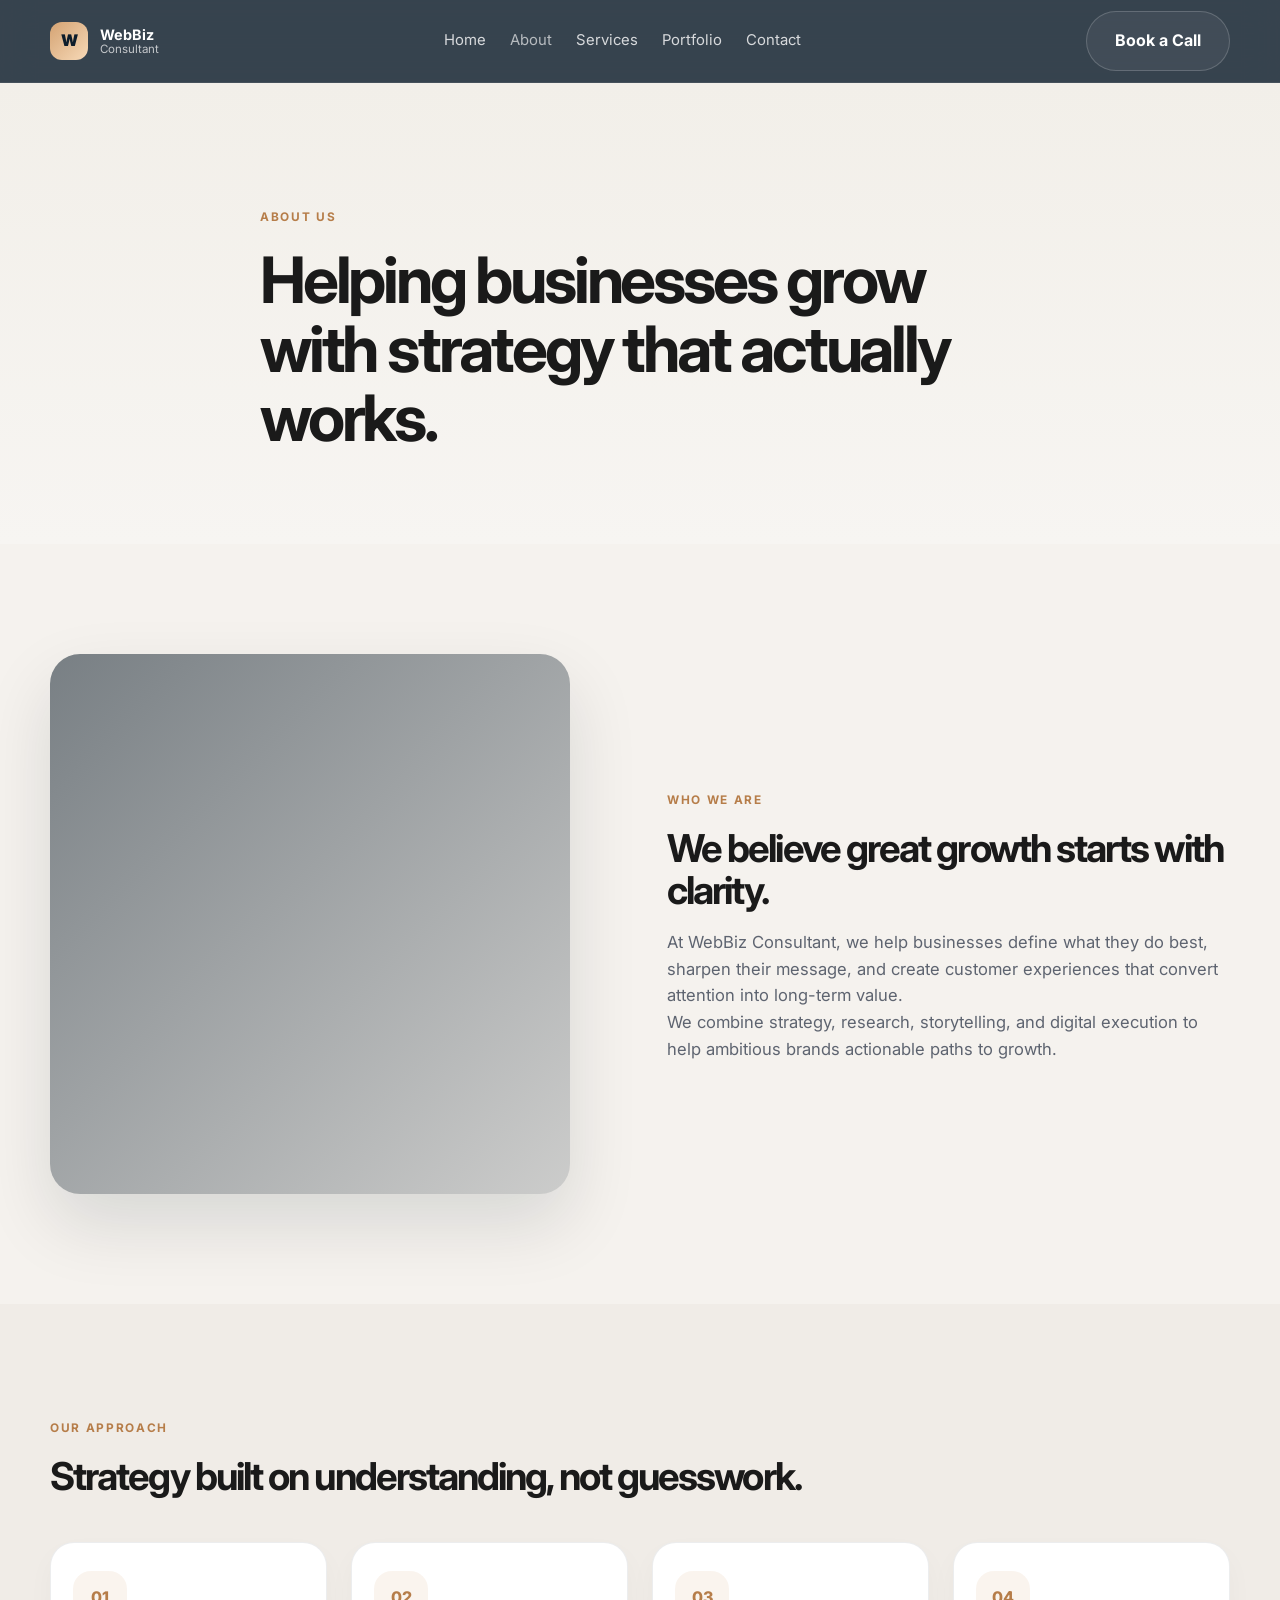
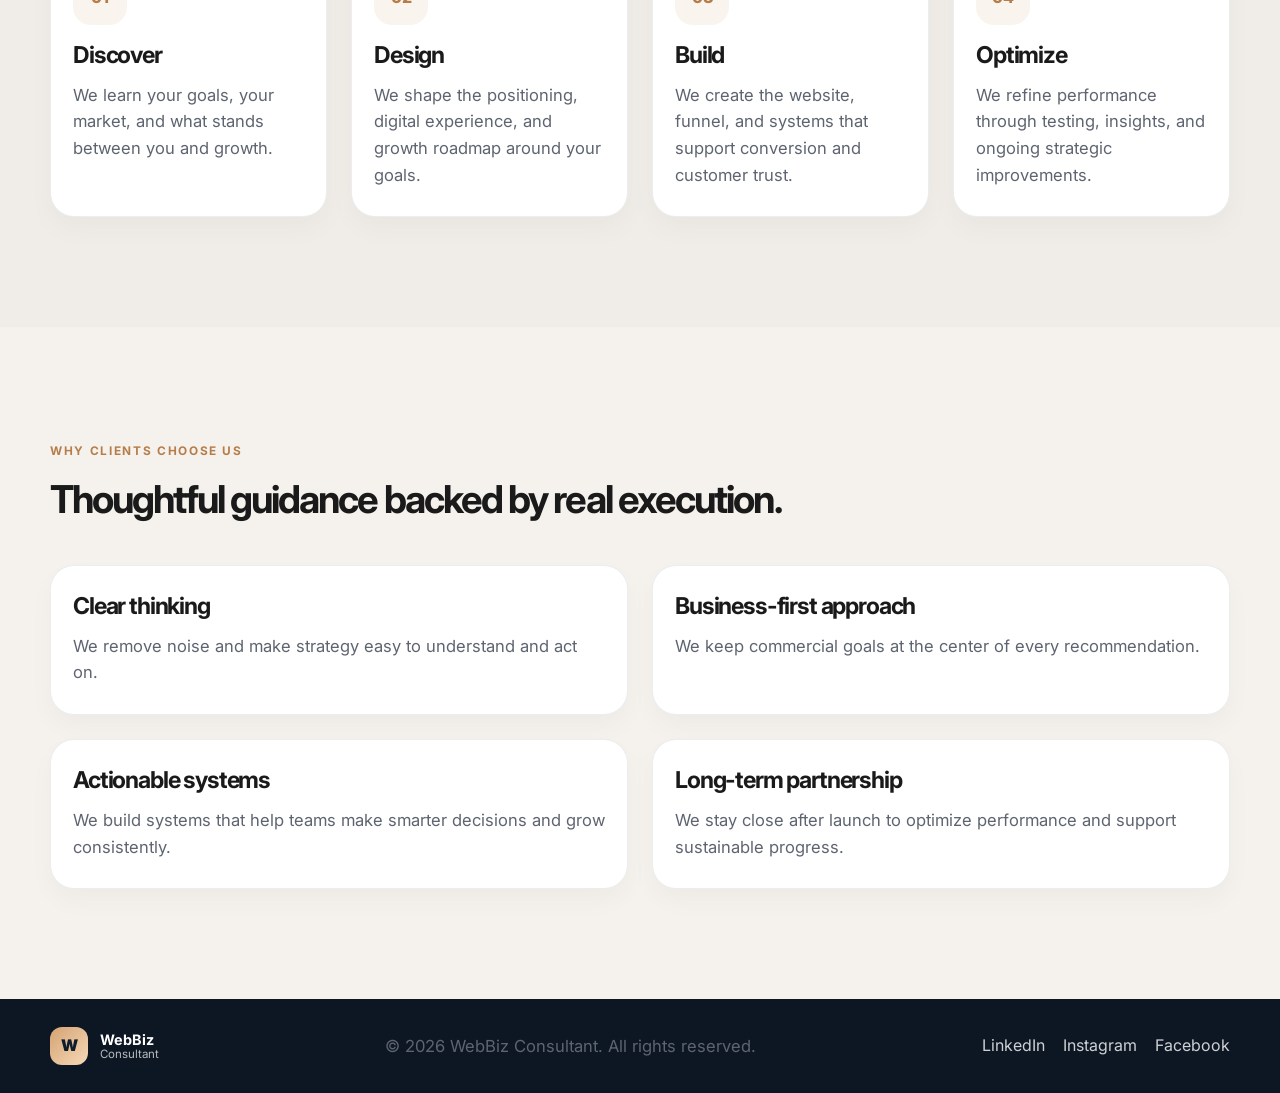
==== about.html @ 442b54c1 "Create premium luxury consulting website with multiple pages and responsive design." ====
<!DOCTYPE html>
<html lang="en">
  <head>
    <meta charset="UTF-8" />
    <meta name="viewport" content="width=device-width, initial-scale=1.0" />
    <title>About | WebBiz Consultant</title>
    <meta
      name="description"
      content="Learn more about WebBiz Consultant and the strategic approach behind our premium growth work."
    />
    <link rel="preconnect" href="https://fonts.googleapis.com" />
    <link rel="preconnect" href="https://fonts.gstatic.com" crossorigin />
    <link
      href="https://fonts.googleapis.com/css2?family=Inter:wght@400;500;600;700;800;900&display=swap"
      rel="stylesheet"
    />
    <link rel="stylesheet" href="styles.css" />
  </head>
  <body>
    <header class="site-header">
      <div class="container nav">
        <a href="index.html" class="brand" aria-label="WebBiz Consultant home">
          <span class="brand-mark">W</span>
          <span class="brand-text">
            <strong>WebBiz</strong>
            <small>Consultant</small>
          </span>
        </a>

        <nav class="main-nav" id="mainNav">
          <a href="index.html">Home</a>
          <a href="about.html" class="active">About</a>
          <a href="services.html">Services</a>
          <a href="portfolio.html">Portfolio</a>
          <a href="contact.html">Contact</a>
        </nav>

        <div class="nav-actions">
          <a href="contact.html" class="btn btn-light">Book a Call</a>
          <button class="nav-toggle" id="navToggle" aria-label="Toggle menu">
            <span></span>
            <span></span>
            <span></span>
          </button>
        </div>
      </div>
    </header>

    <main>
      <section class="page-hero">
        <div class="container narrow">
          <span class="eyebrow dark">About us</span>
          <h1>Helping businesses grow with strategy that actually works.</h1>
        </div>
      </section>

      <section class="section">
        <div class="container split">
          <div class="image-panel">
            <div class="page-image image-1"></div>
          </div>

          <div class="text-panel">
            <span class="eyebrow dark">Who we are</span>
            <h2>We believe great growth starts with clarity.</h2>
            <p>
              At WebBiz Consultant, we help businesses define what they do best, sharpen their message,
              and create customer experiences that convert attention into long-term value.
            </p>
            <p>
              We combine strategy, research, storytelling, and digital execution to help ambitious brands
actionable paths to growth.
            </p>
          </div>
        </div>
      </section>

      <section class="section soft-bg">
        <div class="container">
          <div class="section-heading">
            <span class="eyebrow dark">Our approach</span>
            <h2>Strategy built on understanding, not guesswork.</h2>
          </div>

          <div class="process-grid">
            <div class="process-card">
              <div class="step-number">01</div>
              <h3>Discover</h3>
              <p>We learn your goals, your market, and what stands between you and growth.</p>
            </div>

            <div class="process-card">
              <div class="step-number">02</div>
              <h3>Design</h3>
              <p>We shape the positioning, digital experience, and growth roadmap around your goals.</p>
            </div>

            <div class="process-card">
              <div class="step-number">03</div>
              <h3>Build</h3>
              <p>We create the website, funnel, and systems that support conversion and customer trust.</p>
            </div>

            <div class="process-card">
              <div class="step-number">04</div>
              <h3>Optimize</h3>
              <p>We refine performance through testing, insights, and ongoing strategic improvements.</p>
            </div>
          </div>
        </div>
      </section>

      <section class="section">
        <div class="container">
          <div class="section-heading">
            <span class="eyebrow dark">Why clients choose us</span>
            <h2>Thoughtful guidance backed by real execution.</h2>
          </div>

          <div class="feature-grid">
            <div class="feature-card">
              <h3>Clear thinking</h3>
              <p>We remove noise and make strategy easy to understand and act on.</p>
            </div>

            <div class="feature-card">
              <h3>Business-first approach</h3>
              <p>We keep commercial goals at the center of every recommendation.</p>
            </div>

            <div class="feature-card">
              <h3>Actionable systems</h3>
              <p>We build systems that help teams make smarter decisions and grow consistently.</p>
            </div>

            <div class="feature-card">
              <h3>Long-term partnership</h3>
              <p>We stay close after launch to optimize performance and support sustainable progress.</p>
            </div>
          </div>
        </div>
      </section>
    </main>

    <footer class="site-footer">
      <div class="container footer-row">
        <div class="brand white">
          <span class="brand-mark">W</span>
          <span class="brand-text">
            <strong>WebBiz</strong>
            <small>Consultant</small>
          </span>
        </div>

        <p>© 2026 WebBiz Consultant. All rights reserved.</p>

        <div class="socials">
          <a href="#">LinkedIn</a>
          <a href="#">Instagram</a>
          <a href="#">Facebook</a>
        </div>
      </div>
    </footer>

    <script src="script.js"></script>
  </body>
</html>
---- styles.css ----
:root {
  --bg: #f5f2ee;
  --bg-soft: #f0ece7;
  --card: #ffffff;
  --primary: #0d1d2b;
  --primary-2: #132b3c;
  --accent: #d4a373;
  --accent-deep: #b67d49;
  --text: #1a1a1a;
  --text-soft: #5e6470;
  --line: rgba(13, 29, 43, 0.08);
  --shadow: 0 30px 70px rgba(11, 22, 33, 0.12);
  --radius: 30px;
}

* {
  box-sizing: border-box;
  margin: 0;
  padding: 0;
}

html {
  scroll-behavior: smooth;
}

body {
  font-family: "Inter", sans-serif;
  background: var(--bg);
  color: var(--text);
  line-height: 1.6;
}

img {
  max-width: 100%;
  display: block;
}

a {
  text-decoration: none;
  color: inherit;
}

button,
input,
textarea {
  font: inherit;
}

.container {
  width: min(1180px, calc(100% - 32px));
  margin: 0 auto;
}

.section {
  padding: 110px 0;
}

.soft-bg {
  background: var(--bg-soft);
}

.page-hero {
  background: linear-gradient(180deg, #f2efe9 0%, #f7f5f2 100%);
  padding: 120px 0 70px;
}

.narrow {
  max-width: 760px;
}

.eyebrow {
  display: inline-block;
  font-size: 0.74rem;
  letter-spacing: 0.14em;
  text-transform: uppercase;
  font-weight: 700;
  color: var(--accent-deep);
  margin-bottom: 18px;
}

.eyebrow.dark {
  color: var(--accent-deep);
}

.eyebrow.light {
  color: rgba(255, 255, 255, 0.8);
}

h1,
h2,
h3 {
  letter-spacing: -0.05em;
  line-height: 1.08;
}

h1 {
  font-size: clamp(2.8rem, 5vw, 5rem);
  margin-bottom: 22px;
}

h2 {
  font-size: clamp(2.2rem, 3vw, 3.2rem);
  margin-bottom: 18px;
}

h3 {
  font-size: 1.45rem;
  margin-bottom: 14px;
}

p {
  color: var(--text-soft);
  font-size: 1.04rem;
}

.btn {
  display: inline-flex;
  align-items: center;
  justify-content: center;
  padding: 16px 28px;
  border: 1px solid transparent;
  border-radius: 999px;
  font-weight: 700;
  transition: 0.2s ease;
  cursor: pointer;
}

.btn:hover {
  transform: translateY(-2px);
}

.btn-primary {
  background: var(--primary);
  color: white;
  box-shadow: var(--shadow);
}

.btn-secondary {
  background: transparent;
  border-color: var(--line);
  color: var(--text);
}

.btn-light {
  background: rgba(255, 255, 255, 0.05);
  border-color: rgba(255, 255, 255, 0.18);
  color: white;
}

.site-header {
  position: sticky;
  top: 0;
  z-index: 1000;
  background: rgba(13, 29, 43, 0.82);
  backdrop-filter: blur(16px);
  border-bottom: 1px solid rgba(255, 255, 255, 0.08);
}

.nav {
  min-height: 82px;
  display: flex;
  align-items: center;
  justify-content: space-between;
  gap: 20px;
}

.brand {
  display: inline-flex;
  align-items: center;
  gap: 12px;
}

.brand-mark {
  width: 38px;
  height: 38px;
  display: inline-flex;
  align-items: center;
  justify-content: center;
  border-radius: 12px;
  background: linear-gradient(135deg, var(--accent), #f7d9b7);
  color: var(--primary);
  font-weight: 900;
}

.brand-text {
  display: flex;
  flex-direction: column;
  line-height: 1.1;
  color: white;
}

.brand-text strong {
  font-size: 0.9rem;
}

.brand-text small {
  font-size: 0.72rem;
  opacity: 0.7;
}

.main-nav {
  display: flex;
  align-items: center;
  gap: 24px;
}

.main-nav a {
  color: rgba(255, 255, 255, 0.8);
  font-size: 0.93rem;
  transition: opacity 0.2s ease;
}

.main-nav a:hover,
.main-nav a.active {
  opacity: 0.8;
}

.nav-actions {
  display: flex;
  align-items: center;
  gap: 14px;
}

.nav-toggle {
  display: none;
  width: 42px;
  height: 42px;
  background: transparent;
  border: none;
  cursor: pointer;
}

.nav-toggle span {
  display: block;
  width: 22px;
  height: 2px;
  background: white;
  border-radius: 2px;
  margin: 7px auto;
}

.hero {
  background:
    radial-gradient(circle at top right, rgba(212, 163, 115, 0.2), transparent 30%),
    linear-gradient(135deg, #061521 0%, #102338 35%, #1d3048 100%);
  color: white;
  padding: 100px 0 90px;
  overflow: hidden;
}

.hero-grid {
  display: grid;
  grid-template-columns: 1.1fr 0.9fr;
  gap: 56px;
  align-items: center;
}

.hero-copy p {
  max-width: 640px;
  margin-bottom: 28px;
  color: rgba(255, 255, 255, 0.76);
  font-size: 1.08rem;
}

.hero-actions {
  display: flex;
  flex-wrap: wrap;
  gap: 16px;
  margin-bottom: 34px;
}

.mini-stats {
  display: flex;
  flex-wrap: wrap;
  gap: 30px;
}

.mini-stats div {
  display: flex;
  flex-direction: column;
  gap: 6px;
}

.mini-stats strong {
  font-size: clamp(1.8rem, 2vw, 2.3rem);
  color: white;
}

.mini-stats span {
  color: rgba(255, 255, 255, 0.72);
  font-size: 0.8rem;
}

.hero-visual {
  position: relative;
  min-height: 550px;
  display: grid;
  place-items: center;
}

.orb {
  position: absolute;
  width: 420px;
  height: 420px;
  border-radius: 50%;
  background: radial-gradient(circle, rgba(212, 163, 115, 0.24), transparent 62%);
  filter: blur(28px);
}

.dashboard-card {
  position: relative;
  width: min(500px, 100%);
  background: rgba(255, 255, 255, 0.06);
  border: 1px solid rgba(255, 255, 255, 0.12);
  border-radius: 28px;
  padding: 20px;
  box-shadow: 0 30px 80px rgba(0, 0, 0, 0.24);
  backdrop-filter: blur(12px);
  z-index: 2;
}

.dashboard-top {
  display: flex;
  gap: 8px;
  margin-bottom: 26px;
}

.dashboard-top span {
  width: 11px;
  height: 11px;
  display: block;
  border-radius: 50%;
  background: rgba(255, 255, 255, 0.5);
}

.chart {
  height: 220px;
  display: flex;
  align-items: flex-end;
  gap: 16px;
  padding: 0 14px 10px;
}

.bar {
  display: block;
  width: 100%;
  border-radius: 16px 16px 0 0;
  background: linear-gradient(180deg, #f7d5aa, #d18d4a);
}

.b1 { height: 40%; }
.b2 { height: 52%; }
.b3 { height: 79%; }
.b4 { height: 66%; }
.b5 { height: 92%; }

.kpis {
  display: flex;
  justify-content: space-between;
  gap: 20px;
  border-top: 1px solid rgba(255, 255, 255, 0.08);
  padding-top: 18px;
}

.kpis div {
  display: flex;
  flex-direction: column;
  gap: 6px;
}

.kpis small {
  color: rgba(255, 255, 255, 0.72);
}

.kpis strong {
  color: white;
  font-size: 1.12rem;
}

.floating-note {
  position: absolute;
  z-index: 3;
  background: rgba(255, 255, 255, 0.94);
  color: var(--primary);
  border-radius: 18px;
  padding: 18px 20px;
  display: flex;
  flex-direction: column;
  gap: 8px;
  box-shadow: 0 28px 60px rgba(0, 0, 0, 0.18);
}

.note-one {
  top: 26px;
  right: 24px;
}

.note-two {
  bottom: 10px;
  left: 12px;
}

.floating-note span {
  font-size: 0.7rem;
  text-transform: uppercase;
  letter-spacing: 0.12em;
  color: var(--text-soft);
}

.floating-note strong {
  font-size: 1.34rem;
}

.brands {
  background: white;
  border-bottom: 1px solid var(--line);
}

.brand-strip {
  min-height: 92px;
  display: flex;
  align-items: center;
  justify-content: space-between;
  gap: 24px;
}

.brand-strip > span {
  color: var(--text-soft);
  text-transform: uppercase;
  letter-spacing: 0.14em;
  font-size: 0.76rem;
}

.brand-logos {
  display: flex;
  flex-wrap: wrap;
  justify-content: center;
  gap: 30px;
  color: rgba(12, 29, 43, 0.58);
  font-weight: 700;
}

.split {
  display: grid;
  grid-template-columns: 1fr 1fr;
  gap: 54px;
  align-items: center;
}

.image-panel {
  position: relative;
}

.image-box,
.page-image {
  width: min(520px, 100%);
  height: 540px;
  border-radius: 30px;
  background:
    linear-gradient(135deg, rgba(18, 33, 45, 0.55), rgba(18, 33, 45, 0.18)),
    url('https://images.unsplash.com/photo-1552664730-d307ca884978?auto=format&fit=crop&w=1200&q=80') center/cover no-repeat;
  box-shadow: var(--shadow);
}

.image-1 {
  background:
    linear-gradient(135deg, rgba(18, 33, 45, 0.55), rgba(18, 33, 45, 0.18)),
    url('https://images.unsplash.com/photo-1522202176988-66273c2d5700?auto=format&fit=crop&w=1200&q=80') center/cover no-repeat;
}

.badge {
  position: absolute;
  left: 20px;
  bottom: 18px;
  background: rgba(255, 255, 255, 0.96);
  color: var(--primary);
  border-radius: 999px;
  font-weight: 700;
  padding: 10px 18px;
}

.check-list {
  list-style: none;
  display: grid;
  gap: 16px;
  margin: 28px 0 36px;
}

.check-list li {
  position: relative;
  padding-left: 32px;
  color: var(--text);
  font-weight: 500;
}

.check-list li::before {
  content: "✓";
  position: absolute;
  left: 0;
  top: 0;
  color: var(--accent-deep);
  font-weight: 900;
}

.services-section {
  background: var(--bg-soft);
}

.section-heading {
  margin-bottom: 44px;
  max-width: 760px;
}

.section-heading.center {
  margin: 0 auto 44px;
  text-align: center;
}

.section-heading.left {
  margin-bottom: 0;
}

.card-grid {
  display: grid;
  grid-template-columns: repeat(3, minmax(0, 1fr));
  gap: 24px;
}

.service-card {
  background: white;
  border: 1px solid var(--line);
  border-radius: 24px;
  padding: 28px 22px;
  box-shadow: 0 12px 26px rgba(0, 0, 0, 0.03);
  transition: transform 0.2s ease, box-shadow 0.2s ease;
}

.service-card:hover {
  transform: translateY(-6px);
  box-shadow: 0 18px 36px rgba(0, 0, 0, 0.08);
}

.service-icon {
  width: 54px;
  height: 54px;
  display: inline-flex;
  align-items: center;
  justify-content: center;
  border-radius: 16px;
  background: rgba(212, 163, 115, 0.12);
  color: var(--accent-deep);
  font-weight: 800;
  margin-bottom: 22px;
}

.process-grid {
  display: grid;
  grid-template-columns: repeat(4, minmax(0, 1fr));
  gap: 24px;
}

.process-card {
  background: white;
  border: 1px solid var(--line);
  border-radius: 24px;
  padding: 28px 22px;
  box-shadow: 0 12px 28px rgba(0, 0, 0, 0.03);
}

.step-number {
  width: 54px;
  height: 54px;
  display: inline-flex;
  align-items: center;
  justify-content: center;
  border-radius: 18px;
  background: rgba(212, 163, 115, 0.12);
  color: var(--accent-deep);
  font-weight: 800;
  margin-bottom: 18px;
}

.stats-section {
  background: linear-gradient(135deg, #0d1b2a, #1e2f42);
  color: white;
}

.stats-grid {
  display: grid;
  grid-template-columns: repeat(4, minmax(0, 1fr));
  gap: 22px;
}

.stat-box {
  padding: 28px 18px;
  text-align: center;
  border: 1px solid rgba(255, 255, 255, 0.08);
  border-radius: 18px;
  background: rgba(255, 255, 255, 0.02);
}

.stat-box strong {
  display: block;
  font-size: clamp(2rem, 3vw, 2.8rem);
  margin-bottom: 6px;
}

.pricing-section {
  background: white;
}

.pricing-grid {
  display: grid;
  grid-template-columns: repeat(3, minmax(0, 1fr));
  gap: 24px;
}

.pricing-card {
  background: var(--bg-soft);
  border: 1px solid var(--line);
  border-radius: 26px;
  padding: 28px 22px;
  box-shadow: 0 12px 26px rgba(0, 0, 0, 0.03);
}

.pricing-card.featured {
  background: linear-gradient(135deg, #0d1d2b, #1c2f42);
  color: white;
  transform: translateY(-8px);
}

.pricing-card.featured ul li,
.pricing-card.featured p,
.pricing-card.featured .plan-head h3,
.pricing-card.featured .plan-head span {
  color: white;
}

.plan-head {
  margin-bottom: 18px;
}

.plan-head span {
  color: var(--text-soft);
  font-size: 0.8rem;
  letter-spacing: 0.14em;
  text-transform: uppercase;
}

.plan-head h3 {
  font-size: clamp(2rem, 2.5vw, 3rem);
  color: var(--primary);
  margin-top: 10px;
}

.pricing-card ul {
  list-style: none;
  display: grid;
  gap: 10px;
  margin: 24px 0;
  color: var(--text);
}

.pricing-card li {
  position: relative;
  padding-left: 22px;
}

.pricing-card li::before {
  content: "•";
  position: absolute;
  left: 0;
  font-weight: 900;
  color: var(--accent-deep);
}

.testimonial-grid {
  display: grid;
  grid-template-columns: repeat(3, minmax(0, 1fr));
  gap: 22px;
}

.testimonial {
  background: white;
  border: 1px solid var(--line);
  border-radius: 24px;
  padding: 28px 22px;
  box-shadow: 0 12px 28px rgba(0, 0, 0, 0.03);
}

.testimonial footer {
  display: flex;
  flex-direction: column;
  gap: 4px;
  margin-top: 20px;
}

.testimonial footer strong {
  color: var(--primary);
}

.testimonial footer span {
  color: var(--text-soft);
  font-size: 0.85rem;
}

.faq-wrap {
  display: grid;
  grid-template-columns: 0.9fr 1.1fr;
  gap: 30px;
  align-items: start;
}

.faq-list {
  display: grid;
  gap: 14px;
}

.faq-item {
  background: white;
  border: 1px solid var(--line);
  border-radius: 18px;
  overflow: hidden;
}

.faq-question {
  width: 100%;
  border: none;
  background: transparent;
  padding: 20px 22px;
  text-align: left;
  color: var(--text);
  font-weight: 700;
  cursor: pointer;
}

.faq-answer {
  display: none;
  padding: 0 22px 20px;
  color: var(--text-soft);
}

.faq-item.active .faq-answer {
  display: block;
}

.cta-section {
  padding-top: 0;
}

.cta-box {
  background: linear-gradient(135deg, #0d1d2b, #213c50);
  border-radius: 32px;
  color: white;
  padding: 42px 48px;
  display: flex;
  align-items: center;
  justify-content: space-between;
  gap: 22px;
}

.contact-section {
  padding: 110px 0;
}

.contact-wrap {
  display: grid;
  grid-template-columns: 0.9fr 1.1fr;
  gap: 30px;
  align-items: start;
}

.contact-copy {
  padding-top: 12px;
}

.contact-info {
  margin-top: 24px;
  display: grid;
  gap: 12px;
}

.contact-form {
  background: white;
  border: 1px solid var(--line);
  border-radius: 26px;
  padding: 28px 22px;
  box-shadow: 0 12px 28px rgba(0, 0, 0, 0.03);
}

.form-row {
  margin-bottom: 18px;
}

.contact-form input,
.contact-form textarea {
  width: 100%;
  border: 1px solid rgba(13, 29, 43, 0.12);
  border-radius: 14px;
  background: #faf9f6;
  padding: 16px 18px;
  resize: vertical;
  color: var(--text);
}

.contact-form textarea {
  min-height: 150px;
}

.site-footer {
  background: #0d1724;
  color: rgba(255, 255, 255, 0.8);
  padding: 28px 0;
}

.footer-row {
  display: flex;
  align-items: center;
  justify-content: space-between;
  gap: 18px;
}

.socials {
  display: flex;
  align-items: center;
  gap: 18px;
}

.socials a {
  color: rgba(255, 255, 255, 0.8);
}

.feature-grid {
  display: grid;
  grid-template-columns: repeat(2, minmax(0, 1fr));
  gap: 24px;
}

.feature-card {
  background: white;
  border: 1px solid var(--line);
  border-radius: 24px;
  padding: 28px 22px;
  box-shadow: 0 12px 26px rgba(0, 0, 0, 0.03);
}

.service-list {
  display: grid;
  gap: 20px;
}

.service-item {
  display: grid;
  grid-template-columns: 80px 1fr;
  gap: 18px;
  align-items: start;
  background: white;
  border: 1px solid var(--line);
  border-radius: 24px;
  padding: 28px 22px;
}

.service-badge {
  width: 54px;
  height: 54px;
  display: inline-flex;
  align-items: center;
  justify-content: center;
  border-radius: 16px;
  background: rgba(212, 163, 115, 0.12);
  color: var(--accent-deep);
  font-weight: 800;
}

.deliverables-grid {
  display: grid;
  grid-template-columns: repeat(2, minmax(0, 1fr));
  gap: 24px;
}

.deliverable {
  background: white;
  border: 1px solid var(--line);
  border-radius: 24px;
  padding: 28px 22px;
  box-shadow: 0 12px 26px rgba(0, 0, 0, 0.03);
}

.portfolio-grid {
  display: grid;
  grid-template-columns: repeat(3, minmax(0, 1fr));
  gap: 24px;
}

.portfolio-card {
  overflow: hidden;
  background: white;
  border: 1px solid var(--line);
  border-radius: 26px;
  box-shadow: 0 14px 30px rgba(0, 0, 0, 0.03);
}

.portfolio-image {
  height: 260px;
  background-size: cover;
  background-position: center;
}

.image-one {
  background-image: linear-gradient(135deg, rgba(12, 28, 43, 0.3), rgba(12, 28, 43, 0.2)), url('https://images.unsplash.com/photo-1522202176988-66273c2d5700?auto=format&fit=crop&w=1200&q=80');
}

.image-two {
  background-image: linear-gradient(135deg, rgba(12, 28, 43, 0.3), rgba(12, 28, 43, 0.2)), url('https://images.unsplash.com/photo-1556740749-887f6717d8d6?auto=format&fit=crop&w=1200&q=80');
}

.image-three {
  background-image: linear-gradient(135deg, rgba(12, 28, 43, 0.3), rgba(12, 28, 43, 0.2)), url('https://images.unsplash.com/photo-1516321318423-f06f85e304d3?auto=format&fit=crop&w=1200&q=80');
}

.portfolio-content {
  padding: 22px 20px 24px;
}

.portfolio-content span {
  display: inline-block;
  color: var(--text-soft);
  font-size: 0.76rem;
  letter-spacing: 0.14em;
  text-transform: uppercase;
  margin-bottom: 10px;
}

.results-grid {
  display: grid;
  grid-template-columns: repeat(4, minmax(0, 1fr));
  gap: 22px;
}

.result-box {
  background: white;
  border: 1px solid var(--line);
  border-radius: 20px;
  padding: 30px 20px;
  text-align: center;
}

.result-box strong {
  display: block;
  font-size: clamp(2rem, 3vw, 2.8rem);
  color: var(--primary);
  margin-bottom: 6px;
}

.result-box span {
  color: var(--text-soft);
  font-size: 0.92rem;
}

@media (max-width: 980px) {
  .hero-grid,
  .split,
  .faq-wrap,
  .contact-wrap,
  .feature-grid {
    grid-template-columns: 1fr;
  }

  .card-grid,
  .pricing-grid,
  .process-grid,
  .testimonial-grid,
  .stats-grid,
  .portfolio-grid,
  .results-grid,
  .deliverables-grid {
    grid-template-columns: repeat(2, minmax(0, 1fr));
  }

  .brand-strip,
  .cta-box,
  .footer-row {
    flex-direction: column;
    align-items: flex-start;
  }
}

@media (max-width: 760px) {
  .main-nav {
    position: absolute;
    top: 82px;
    left: 20px;
    right: 20px;
    display: none;
    background: rgba(13, 29, 43, 0.95);
    border: 1px solid rgba(255, 255, 255, 0.12);
    border-radius: 18px;
    padding: 20px;
    flex-direction: column;
    align-items: flex-start;
    gap: 16px;
  }

  .main-nav.open {
    display: flex;
  }

  .nav-toggle {
    display: block;
  }

  .card-grid,
  .pricing-grid,
  .process-grid,
  .testimonial-grid,
  .stats-grid,
  .portfolio-grid,
  .results-grid,
  .deliverables-grid,
  .feature-grid {
    grid-template-columns: 1fr;
  }

  .cta-box {
    padding: 30px 24px;
  }

  .hero {
    padding-top: 80px;
  }

  .service-item {
    grid-template-columns: 1fr;
  }
}
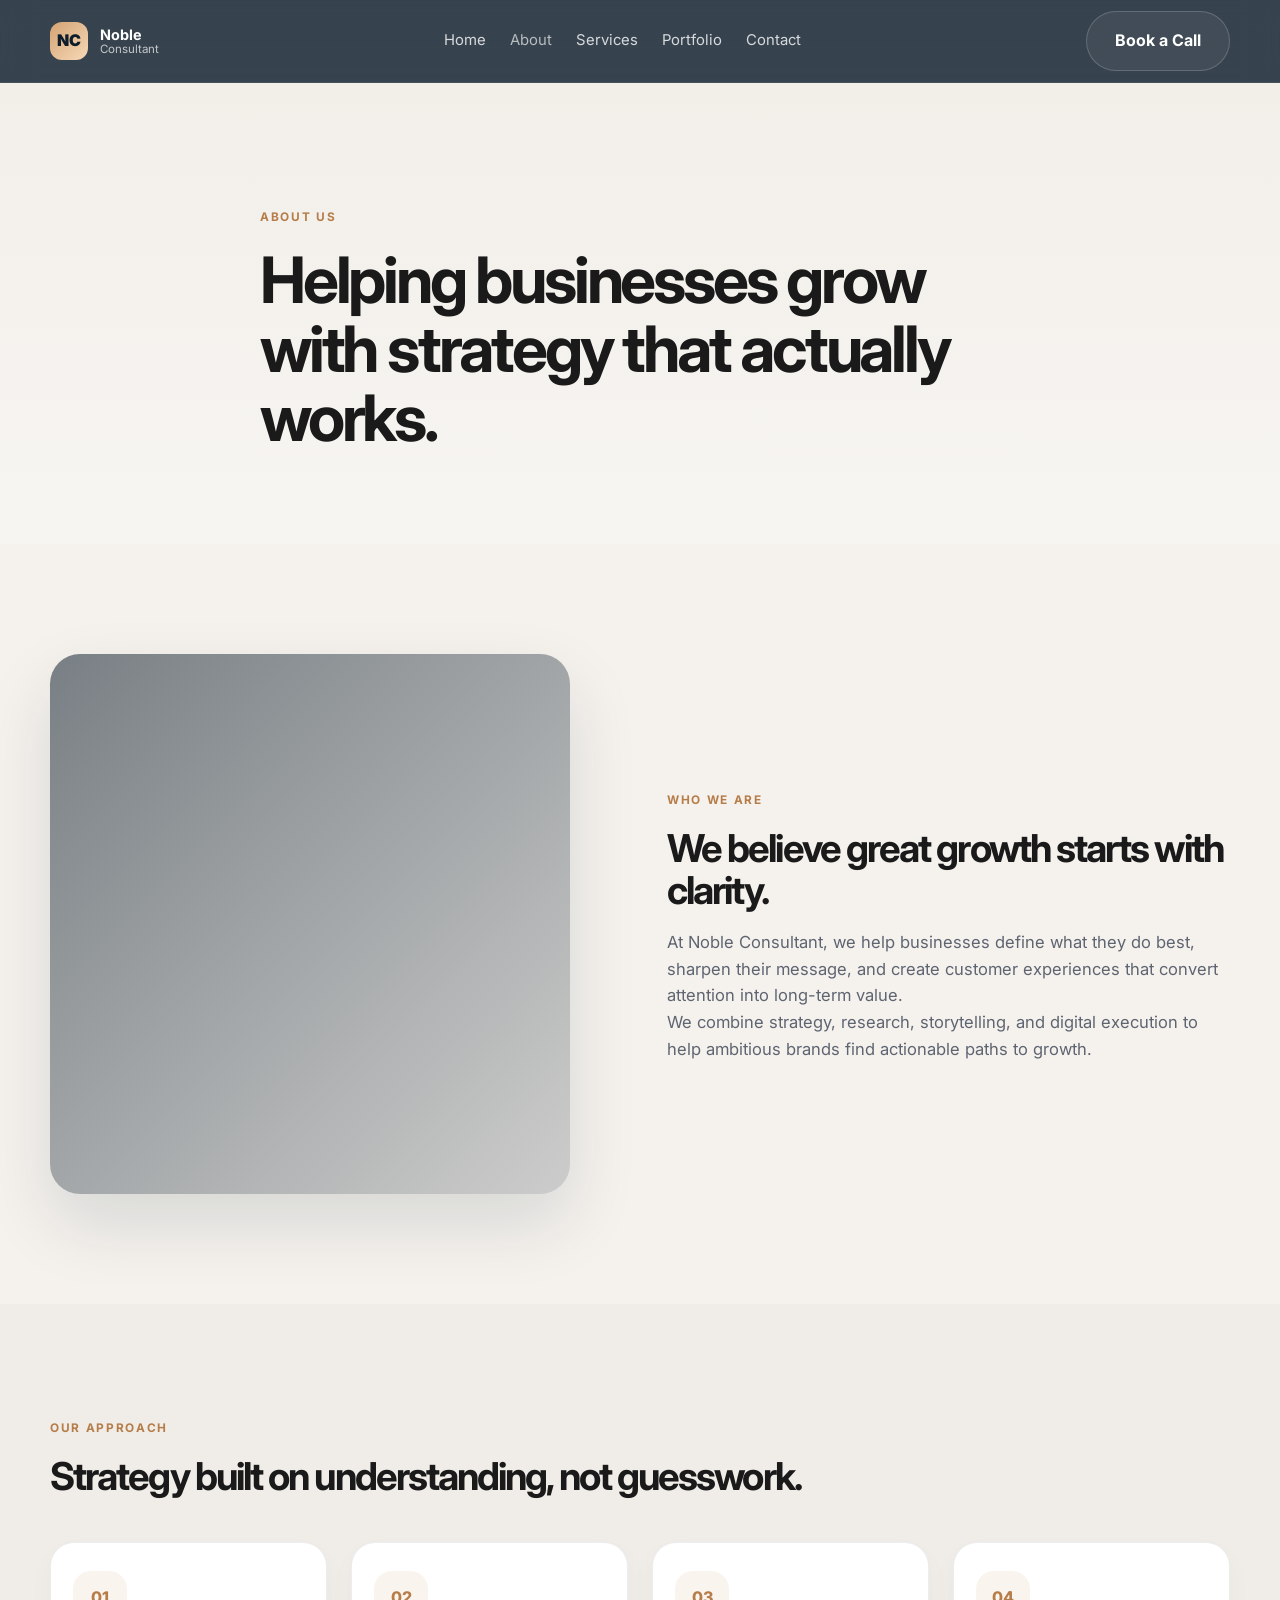
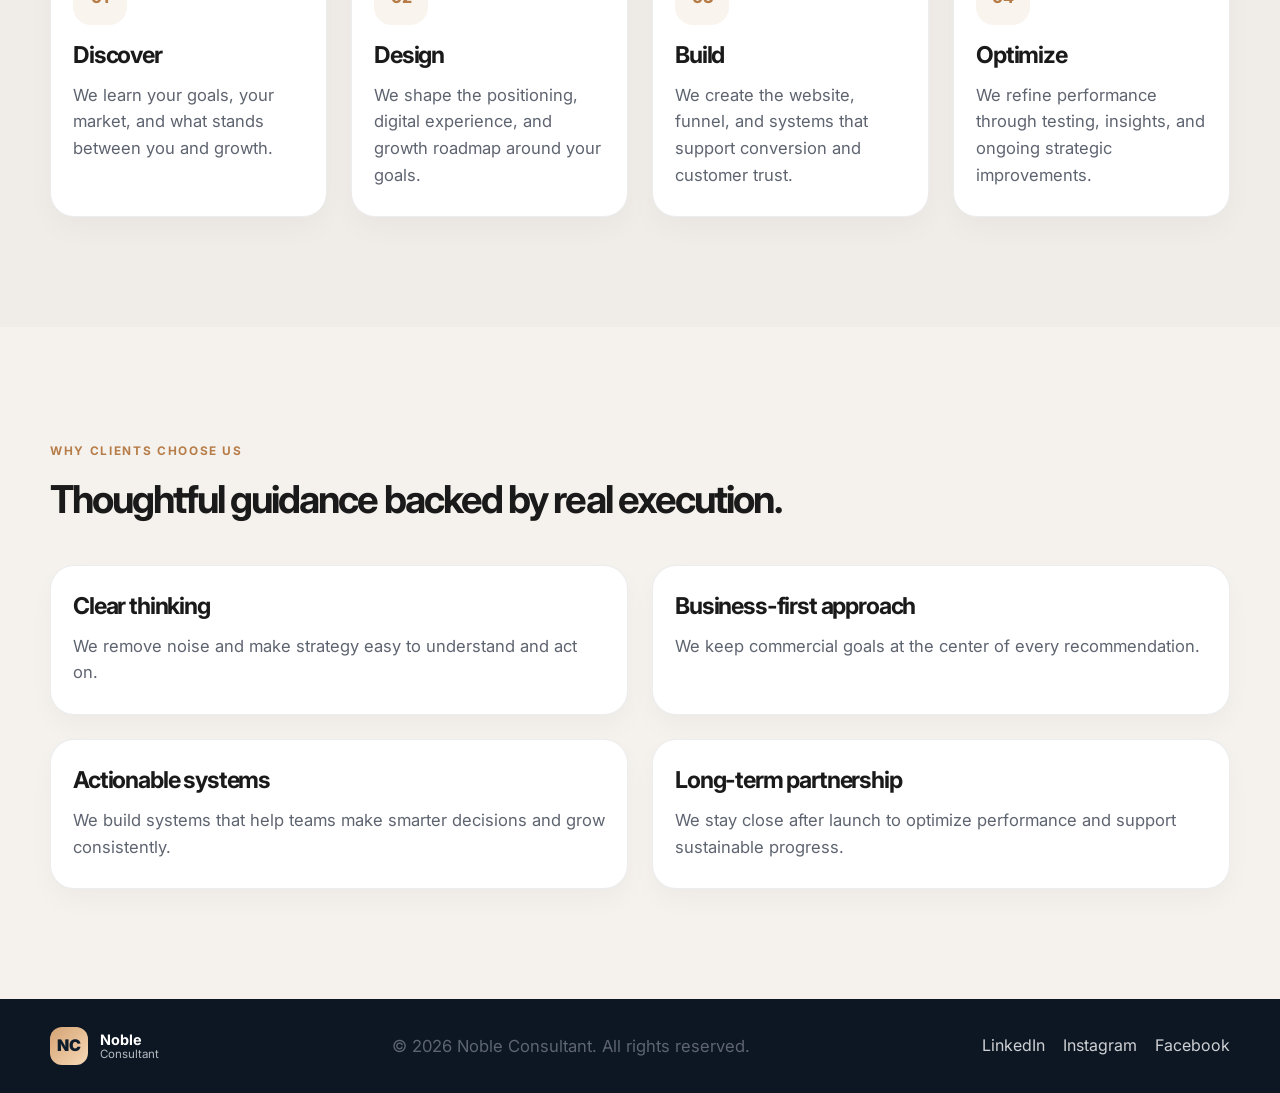
==== commit 021a3d33: "Update all pages with Noble Consultant branding, remove contact form, apply logo colors" ====
--- a/about.html
+++ b/about.html
@@ -3,10 +3,10 @@
   <head>
     <meta charset="UTF-8" />
     <meta name="viewport" content="width=device-width, initial-scale=1.0" />
-    <title>About | WebBiz Consultant</title>
+    <title>About | Noble Consultant</title>
     <meta
       name="description"
-      content="Learn more about WebBiz Consultant and the strategic approach behind our premium growth work."
+      content="Learn more about Noble Consultant and the strategic approach behind our premium growth work."
     />
     <link rel="preconnect" href="https://fonts.googleapis.com" />
     <link rel="preconnect" href="https://fonts.gstatic.com" crossorigin />
@@ -19,10 +19,10 @@
   <body>
     <header class="site-header">
       <div class="container nav">
-        <a href="index.html" class="brand" aria-label="WebBiz Consultant home">
-          <span class="brand-mark">W</span>
+        <a href="index.html" class="brand" aria-label="Noble Consultant home">
+          <span class="brand-mark">NC</span>
           <span class="brand-text">
-            <strong>WebBiz</strong>
+            <strong>Noble</strong>
             <small>Consultant</small>
           </span>
         </a>
@@ -64,12 +64,12 @@
             <span class="eyebrow dark">Who we are</span>
             <h2>We believe great growth starts with clarity.</h2>
             <p>
-              At WebBiz Consultant, we help businesses define what they do best, sharpen their message,
+              At Noble Consultant, we help businesses define what they do best, sharpen their message,
               and create customer experiences that convert attention into long-term value.
             </p>
             <p>
               We combine strategy, research, storytelling, and digital execution to help ambitious brands
-actionable paths to growth.
+              find actionable paths to growth.
             </p>
           </div>
         </div>
@@ -145,14 +145,14 @@
     <footer class="site-footer">
       <div class="container footer-row">
         <div class="brand white">
-          <span class="brand-mark">W</span>
+          <span class="brand-mark">NC</span>
           <span class="brand-text">
-            <strong>WebBiz</strong>
+            <strong>Noble</strong>
             <small>Consultant</small>
           </span>
         </div>
 
-        <p>© 2026 WebBiz Consultant. All rights reserved.</p>
+        <p>© 2026 Noble Consultant. All rights reserved.</p>
 
         <div class="socials">
           <a href="#">LinkedIn</a>
@@ -164,4 +164,4 @@
 
     <script src="script.js"></script>
   </body>
-</html>
+</html>
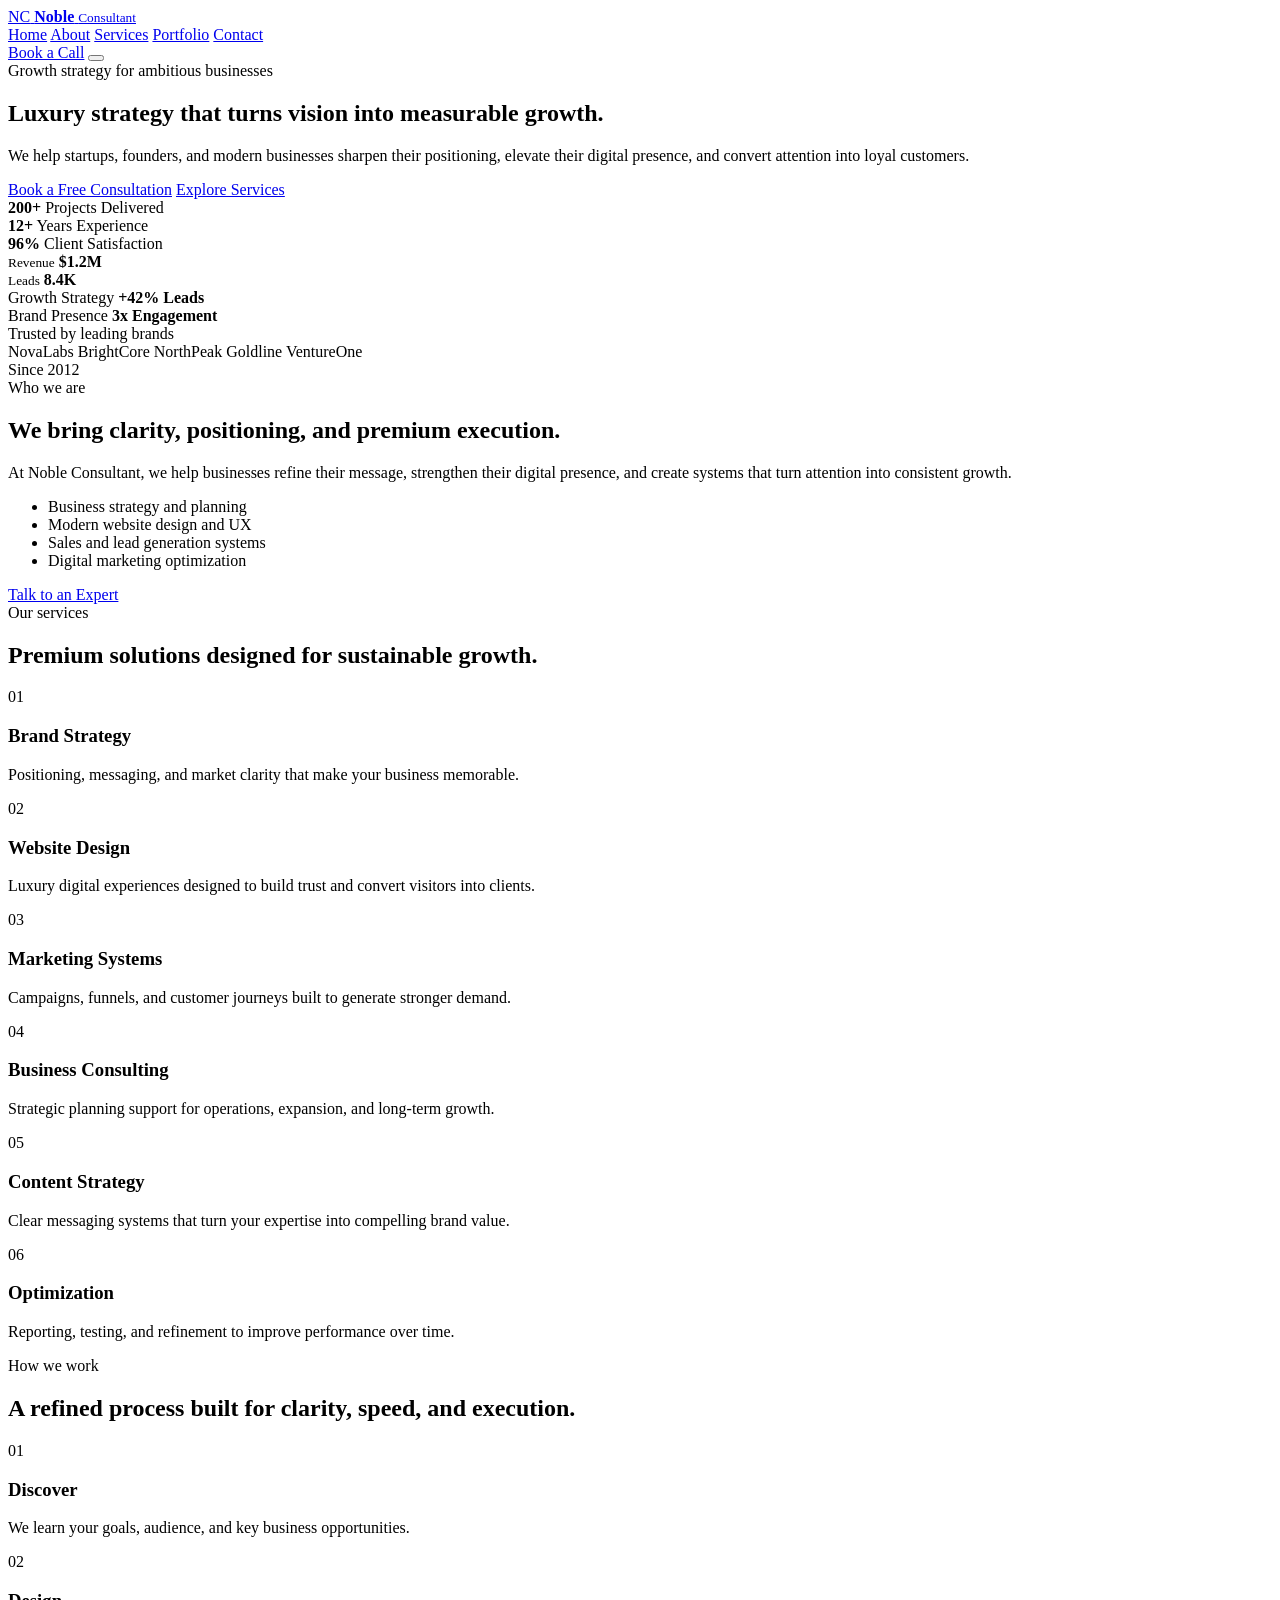
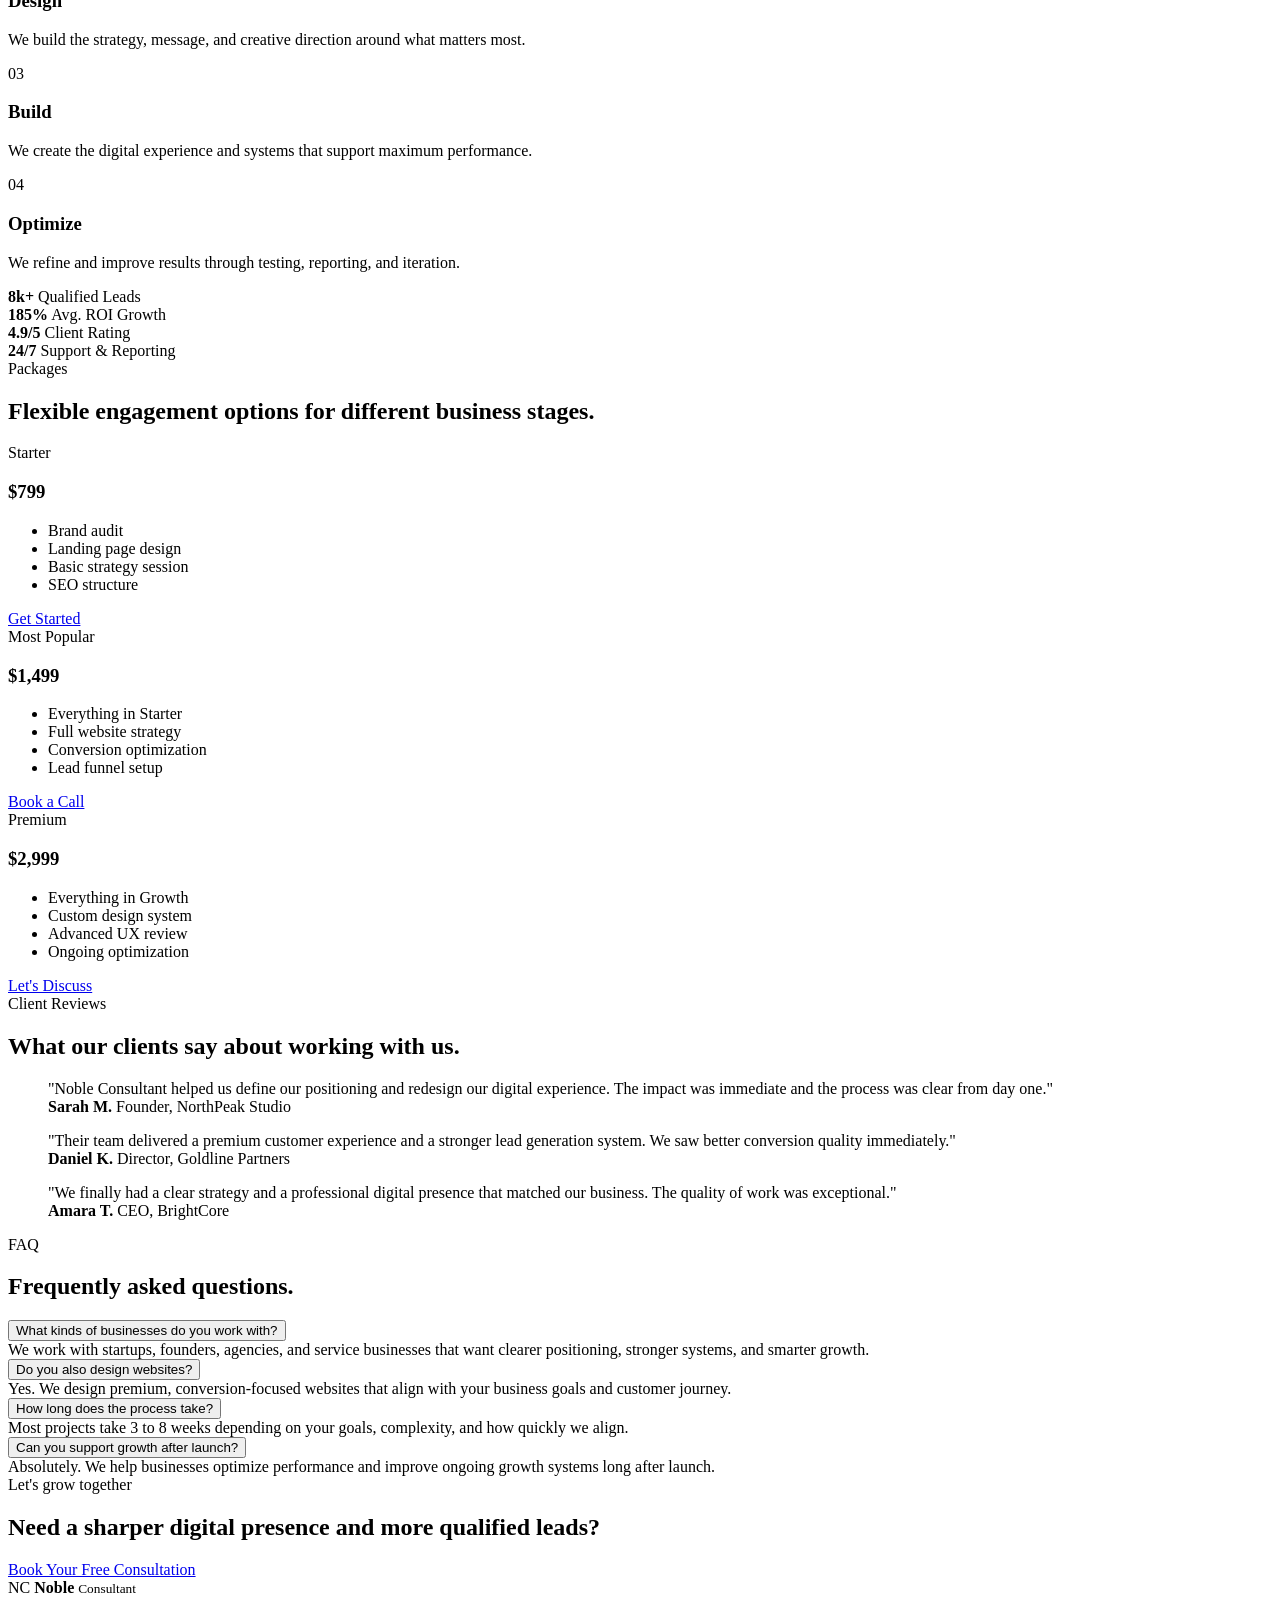
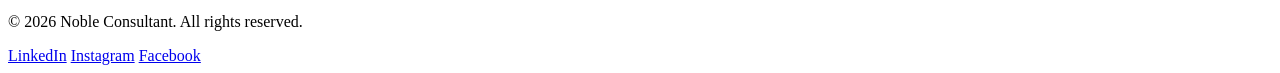
==== commit 2210efcd: "Final luxury update with Noble branding, orange accent palette, bold styling, buyer reviews, and con" ====
--- a/about.html
+++ b/about.html
@@ -3,10 +3,10 @@
   <head>
     <meta charset="UTF-8" />
     <meta name="viewport" content="width=device-width, initial-scale=1.0" />
-    <title>About | Noble Consultant</title>
+    <title>Noble Consultant | Luxury Business Growth</title>
     <meta
       name="description"
-      content="Learn more about Noble Consultant and the strategic approach behind our premium growth work."
+      content="Noble Consultant helps businesses grow through strategy, premium web design, and digital transformation."
     />
     <link rel="preconnect" href="https://fonts.googleapis.com" />
     <link rel="preconnect" href="https://fonts.gstatic.com" crossorigin />
@@ -28,8 +28,8 @@
         </a>
 
         <nav class="main-nav" id="mainNav">
-          <a href="index.html">Home</a>
-          <a href="about.html" class="active">About</a>
+          <a href="index.html" class="active">Home</a>
+          <a href="about.html">About</a>
           <a href="services.html">Services</a>
           <a href="portfolio.html">Portfolio</a>
           <a href="contact.html">Contact</a>
@@ -47,97 +47,356 @@
     </header>
 
     <main>
-      <section class="page-hero">
-        <div class="container narrow">
-          <span class="eyebrow dark">About us</span>
-          <h1>Helping businesses grow with strategy that actually works.</h1>
-        </div>
-      </section>
-
-      <section class="section">
+      <section class="hero">
+        <div class="container hero-grid">
+          <div class="hero-copy">
+            <span class="eyebrow">Growth strategy for ambitious businesses</span>
+            <h1>Luxury strategy that turns vision into measurable growth.</h1>
+            <p>
+              We help startups, founders, and modern businesses sharpen their positioning,
+              elevate their digital presence, and convert attention into loyal customers.
+            </p>
+
+            <div class="hero-actions">
+              <a href="contact.html" class="btn btn-primary">Book a Free Consultation</a>
+              <a href="services.html" class="btn btn-secondary">Explore Services</a>
+            </div>
+
+            <div class="mini-stats">
+              <div>
+                <strong>200+</strong>
+                <span>Projects Delivered</span>
+              </div>
+              <div>
+                <strong>12+</strong>
+                <span>Years Experience</span>
+              </div>
+              <div>
+                <strong>96%</strong>
+                <span>Client Satisfaction</span>
+              </div>
+            </div>
+          </div>
+
+          <div class="hero-visual">
+            <div class="orb"></div>
+            <div class="dashboard-card">
+              <div class="dashboard-top">
+                <span></span>
+                <span></span>
+                <span></span>
+              </div>
+
+              <div class="chart">
+                <span class="bar b1"></span>
+                <span class="bar b2"></span>
+                <span class="bar b3"></span>
+                <span class="bar b4"></span>
+                <span class="bar b5"></span>
+              </div>
+
+              <div class="kpis">
+                <div>
+                  <small>Revenue</small>
+                  <strong>$1.2M</strong>
+                </div>
+                <div>
+                  <small>Leads</small>
+                  <strong>8.4K</strong>
+                </div>
+              </div>
+            </div>
+
+            <div class="floating-note note-one">
+              <span>Growth Strategy</span>
+              <strong>+42% Leads</strong>
+            </div>
+
+            <div class="floating-note note-two">
+              <span>Brand Presence</span>
+              <strong>3x Engagement</strong>
+            </div>
+          </div>
+        </div>
+      </section>
+
+      <section class="brands">
+        <div class="container brand-strip">
+          <span>Trusted by leading brands</span>
+          <div class="brand-logos">
+            <span>NovaLabs</span>
+            <span>BrightCore</span>
+            <span>NorthPeak</span>
+            <span>Goldline</span>
+            <span>VentureOne</span>
+          </div>
+        </div>
+      </section>
+
+      <section class="section about-section" id="about">
         <div class="container split">
           <div class="image-panel">
-            <div class="page-image image-1"></div>
+            <div class="image-box"></div>
+            <div class="badge">Since 2012</div>
           </div>
 
           <div class="text-panel">
             <span class="eyebrow dark">Who we are</span>
-            <h2>We believe great growth starts with clarity.</h2>
+            <h2>We bring clarity, positioning, and premium execution.</h2>
             <p>
-              At Noble Consultant, we help businesses define what they do best, sharpen their message,
-              and create customer experiences that convert attention into long-term value.
+              At Noble Consultant, we help businesses refine their message, strengthen their digital presence,
+              and create systems that turn attention into consistent growth.
             </p>
-            <p>
-              We combine strategy, research, storytelling, and digital execution to help ambitious brands
-              find actionable paths to growth.
-            </p>
-          </div>
-        </div>
-      </section>
-
-      <section class="section soft-bg">
+
+            <ul class="check-list">
+              <li>Business strategy and planning</li>
+              <li>Modern website design and UX</li>
+              <li>Sales and lead generation systems</li>
+              <li>Digital marketing optimization</li>
+            </ul>
+
+            <a href="contact.html" class="btn btn-primary">Talk to an Expert</a>
+          </div>
+        </div>
+      </section>
+
+      <section class="section services-section" id="services">
         <div class="container">
           <div class="section-heading">
-            <span class="eyebrow dark">Our approach</span>
-            <h2>Strategy built on understanding, not guesswork.</h2>
+            <span class="eyebrow dark">Our services</span>
+            <h2>Premium solutions designed for sustainable growth.</h2>
+          </div>
+
+          <div class="card-grid">
+            <article class="service-card">
+              <div class="service-icon">01</div>
+              <h3>Brand Strategy</h3>
+              <p>Positioning, messaging, and market clarity that make your business memorable.</p>
+            </article>
+
+            <article class="service-card">
+              <div class="service-icon">02</div>
+              <h3>Website Design</h3>
+              <p>Luxury digital experiences designed to build trust and convert visitors into clients.</p>
+            </article>
+
+            <article class="service-card">
+              <div class="service-icon">03</div>
+              <h3>Marketing Systems</h3>
+              <p>Campaigns, funnels, and customer journeys built to generate stronger demand.</p>
+            </article>
+
+            <article class="service-card">
+              <div class="service-icon">04</div>
+              <h3>Business Consulting</h3>
+              <p>Strategic planning support for operations, expansion, and long-term growth.</p>
+            </article>
+
+            <article class="service-card">
+              <div class="service-icon">05</div>
+              <h3>Content Strategy</h3>
+              <p>Clear messaging systems that turn your expertise into compelling brand value.</p>
+            </article>
+
+            <article class="service-card">
+              <div class="service-icon">06</div>
+              <h3>Optimization</h3>
+              <p>Reporting, testing, and refinement to improve performance over time.</p>
+            </article>
+          </div>
+        </div>
+      </section>
+
+      <section class="section process-section" id="process">
+        <div class="container">
+          <div class="section-heading">
+            <span class="eyebrow dark">How we work</span>
+            <h2>A refined process built for clarity, speed, and execution.</h2>
           </div>
 
           <div class="process-grid">
             <div class="process-card">
               <div class="step-number">01</div>
               <h3>Discover</h3>
-              <p>We learn your goals, your market, and what stands between you and growth.</p>
+              <p>We learn your goals, audience, and key business opportunities.</p>
             </div>
 
             <div class="process-card">
               <div class="step-number">02</div>
               <h3>Design</h3>
-              <p>We shape the positioning, digital experience, and growth roadmap around your goals.</p>
+              <p>We build the strategy, message, and creative direction around what matters most.</p>
             </div>
 
             <div class="process-card">
               <div class="step-number">03</div>
               <h3>Build</h3>
-              <p>We create the website, funnel, and systems that support conversion and customer trust.</p>
+              <p>We create the digital experience and systems that support maximum performance.</p>
             </div>
 
             <div class="process-card">
               <div class="step-number">04</div>
               <h3>Optimize</h3>
-              <p>We refine performance through testing, insights, and ongoing strategic improvements.</p>
-            </div>
-          </div>
-        </div>
-      </section>
-
-      <section class="section">
+              <p>We refine and improve results through testing, reporting, and iteration.</p>
+            </div>
+          </div>
+        </div>
+      </section>
+
+      <section class="stats-section">
+        <div class="container stats-grid">
+          <div class="stat-box">
+            <strong>8k+</strong>
+            <span>Qualified Leads</span>
+          </div>
+          <div class="stat-box">
+            <strong>185%</strong>
+            <span>Avg. ROI Growth</span>
+          </div>
+          <div class="stat-box">
+            <strong>4.9/5</strong>
+            <span>Client Rating</span>
+          </div>
+          <div class="stat-box">
+            <strong>24/7</strong>
+            <span>Support & Reporting</span>
+          </div>
+        </div>
+      </section>
+
+      <section class="section pricing-section" id="pricing">
+        <div class="container">
+          <div class="section-heading center">
+            <span class="eyebrow dark">Packages</span>
+            <h2>Flexible engagement options for different business stages.</h2>
+          </div>
+
+          <div class="pricing-grid">
+            <div class="pricing-card">
+              <div class="plan-head">
+                <span>Starter</span>
+                <h3>$799</h3>
+              </div>
+              <ul>
+                <li>Brand audit</li>
+                <li>Landing page design</li>
+                <li>Basic strategy session</li>
+                <li>SEO structure</li>
+              </ul>
+              <a href="contact.html" class="btn btn-secondary">Get Started</a>
+            </div>
+
+            <div class="pricing-card featured">
+              <div class="plan-head">
+                <span>Most Popular</span>
+                <h3>$1,499</h3>
+              </div>
+              <ul>
+                <li>Everything in Starter</li>
+                <li>Full website strategy</li>
+                <li>Conversion optimization</li>
+                <li>Lead funnel setup</li>
+              </ul>
+              <a href="contact.html" class="btn btn-primary">Book a Call</a>
+            </div>
+
+            <div class="pricing-card">
+              <div class="plan-head">
+                <span>Premium</span>
+                <h3>$2,999</h3>
+              </div>
+              <ul>
+                <li>Everything in Growth</li>
+                <li>Custom design system</li>
+                <li>Advanced UX review</li>
+                <li>Ongoing optimization</li>
+              </ul>
+              <a href="contact.html" class="btn btn-secondary">Let's Discuss</a>
+            </div>
+          </div>
+        </div>
+      </section>
+
+      <section class="section testimonials-section">
         <div class="container">
           <div class="section-heading">
-            <span class="eyebrow dark">Why clients choose us</span>
-            <h2>Thoughtful guidance backed by real execution.</h2>
-          </div>
-
-          <div class="feature-grid">
-            <div class="feature-card">
-              <h3>Clear thinking</h3>
-              <p>We remove noise and make strategy easy to understand and act on.</p>
-            </div>
-
-            <div class="feature-card">
-              <h3>Business-first approach</h3>
-              <p>We keep commercial goals at the center of every recommendation.</p>
-            </div>
-
-            <div class="feature-card">
-              <h3>Actionable systems</h3>
-              <p>We build systems that help teams make smarter decisions and grow consistently.</p>
-            </div>
-
-            <div class="feature-card">
-              <h3>Long-term partnership</h3>
-              <p>We stay close after launch to optimize performance and support sustainable progress.</p>
-            </div>
-          </div>
+            <span class="eyebrow dark">Client Reviews</span>
+            <h2>What our clients say about working with us.</h2>
+          </div>
+
+          <div class="testimonial-grid">
+            <blockquote class="testimonial">
+              "Noble Consultant helped us define our positioning and redesign our digital experience. The impact was immediate and the process was clear from day one."
+              <footer>
+                <strong>Sarah M.</strong>
+                <span>Founder, NorthPeak Studio</span>
+              </footer>
+            </blockquote>
+
+            <blockquote class="testimonial">
+              "Their team delivered a premium customer experience and a stronger lead generation system. We saw better conversion quality immediately."
+              <footer>
+                <strong>Daniel K.</strong>
+                <span>Director, Goldline Partners</span>
+              </footer>
+            </blockquote>
+
+            <blockquote class="testimonial">
+              "We finally had a clear strategy and a professional digital presence that matched our business. The quality of work was exceptional."
+              <footer>
+                <strong>Amara T.</strong>
+                <span>CEO, BrightCore</span>
+              </footer>
+            </blockquote>
+          </div>
+        </div>
+      </section>
+
+      <section class="section faq-section">
+        <div class="container faq-wrap">
+          <div class="section-heading left">
+            <span class="eyebrow dark">FAQ</span>
+            <h2>Frequently asked questions.</h2>
+          </div>
+
+          <div class="faq-list">
+            <div class="faq-item active">
+              <button class="faq-question">What kinds of businesses do you work with?</button>
+              <div class="faq-answer">
+                We work with startups, founders, agencies, and service businesses that want clearer positioning, stronger systems, and smarter growth.
+              </div>
+            </div>
+
+            <div class="faq-item">
+              <button class="faq-question">Do you also design websites?</button>
+              <div class="faq-answer">
+                Yes. We design premium, conversion-focused websites that align with your business goals and customer journey.
+              </div>
+            </div>
+
+            <div class="faq-item">
+              <button class="faq-question">How long does the process take?</button>
+              <div class="faq-answer">
+                Most projects take 3 to 8 weeks depending on your goals, complexity, and how quickly we align.
+              </div>
+            </div>
+
+            <div class="faq-item">
+              <button class="faq-question">Can you support growth after launch?</button>
+              <div class="faq-answer">
+                Absolutely. We help businesses optimize performance and improve ongoing growth systems long after launch.
+              </div>
+            </div>
+          </div>
+        </div>
+      </section>
+
+      <section class="cta-section">
+        <div class="container cta-box">
+          <div>
+            <span class="eyebrow light">Let's grow together</span>
+            <h2>Need a sharper digital presence and more qualified leads?</h2>
+          </div>
+          <a href="contact.html" class="btn btn-primary">Book Your Free Consultation</a>
         </div>
       </section>
     </main>
@@ -164,4 +423,4 @@
 
     <script src="script.js"></script>
   </body>
-</html>+</html>
--- a/styles.css
+++ b/styles.css
@@ -1,1035 +1,98 @@
-:root {
-  --bg: #f5f2ee;
-  --bg-soft: #f0ece7;
-  --card: #ffffff;
-  --primary: #0d1d2b;
-  --primary-2: #132b3c;
-  --accent: #d4a373;
-  --accent-deep: #b67d49;
-  --text: #1a1a1a;
-  --text-soft: #5e6470;
-  --line: rgba(13, 29, 43, 0.08);
-  --shadow: 0 30px 70px rgba(11, 22, 33, 0.12);
-  --radius: 30px;
-}
+<!DOCTYPE html>
+<html lang="en">
+  <head>
+    <meta charset="UTF-8" />
+    <meta name="viewport" content="width=device-width, initial-scale=1.0" />
+    <title>Contact | Noble Consultant</title>
+    <meta
+      name="description"
+      content="Contact Noble Consultant for consulting, design, and digital growth support."
+    />
+    <link rel="preconnect" href="https://fonts.googleapis.com" />
+    <link rel="preconnect" href="https://fonts.gstatic.com" crossorigin />
+    <link
+      href="https://fonts.googleapis.com/css2?family=Inter:wght@400;500;600;700;800;900&display=swap"
+      rel="stylesheet"
+    />
+    <link rel="stylesheet" href="styles.css" />
+  </head>
+  <body>
+    <header class="site-header">
+      <div class="container nav">
+        <a href="index.html" class="brand" aria-label="Noble Consultant home">
+          <span class="brand-mark">NC</span>
+          <span class="brand-text">
+            <strong>Noble</strong>
+            <small>Consultant</small>
+          </span>
+        </a>
 
-* {
-  box-sizing: border-box;
-  margin: 0;
-  padding: 0;
-}
+        <nav class="main-nav" id="mainNav">
+          <a href="index.html">Home</a>
+          <a href="about.html">About</a>
+          <a href="services.html">Services</a>
+          <a href="portfolio.html">Portfolio</a>
+          <a href="contact.html" class="active">Contact</a>
+        </nav>
 
-html {
-  scroll-behavior: smooth;
-}
+        <div class="nav-actions">
+          <a href="contact.html" class="btn btn-light">Book a Call</a>
+          <button class="nav-toggle" id="navToggle" aria-label="Toggle menu">
+            <span></span>
+            <span></span>
+            <span></span>
+          </button>
+        </div>
+      </div>
+    </header>
 
-body {
-  font-family: "Inter", sans-serif;
-  background: var(--bg);
-  color: var(--text);
-  line-height: 1.6;
-}
+    <main>
+      <section class="page-hero">
+        <div class="container narrow">
+          <span class="eyebrow dark">Get in Touch</span>
+          <h1>Let's talk about your next growth move.</h1>
+        </div>
+      </section>
 
-img {
-  max-width: 100%;
-  display: block;
-}
+      <section class="section">
+        <div class="container contact-info-section">
+          <div class="contact-copy">
+            <span class="eyebrow dark">Contact Information</span>
+            <h2>We're here to help your business grow.</h2>
+            <p>
+              Whether you need a website, strategy, or marketing support, we're ready to help you move forward with clarity and confidence.
+            </p>
 
-a {
-  text-decoration: none;
-  color: inherit;
-}
+            <div class="contact-info">
+              <p><strong>Email:</strong> hello@nobleconsultant.com</p>
+              <p><strong>Phone:</strong> +1 (555) 204-4687</p>
+              <p><strong>Location:</strong> Global / Remote</p>
+            </div>
+          </div>
+        </div>
+      </section>
+    </main>
 
-button,
-input,
-textarea {
-  font: inherit;
-}
+    <footer class="site-footer">
+      <div class="container footer-row">
+        <div class="brand white">
+          <span class="brand-mark">NC</span>
+          <span class="brand-text">
+            <strong>Noble</strong>
+            <small>Consultant</small>
+          </span>
+        </div>
 
-.container {
-  width: min(1180px, calc(100% - 32px));
-  margin: 0 auto;
-}
+        <p>© 2026 Noble Consultant. All rights reserved.</p>
 
-.section {
-  padding: 110px 0;
-}
+        <div class="socials">
+          <a href="#">LinkedIn</a>
+          <a href="#">Instagram</a>
+          <a href="#">Facebook</a>
+        </div>
+      </div>
+    </footer>
 
-.soft-bg {
-  background: var(--bg-soft);
-}
-
-.page-hero {
-  background: linear-gradient(180deg, #f2efe9 0%, #f7f5f2 100%);
-  padding: 120px 0 70px;
-}
-
-.narrow {
-  max-width: 760px;
-}
-
-.eyebrow {
-  display: inline-block;
-  font-size: 0.74rem;
-  letter-spacing: 0.14em;
-  text-transform: uppercase;
-  font-weight: 700;
-  color: var(--accent-deep);
-  margin-bottom: 18px;
-}
-
-.eyebrow.dark {
-  color: var(--accent-deep);
-}
-
-.eyebrow.light {
-  color: rgba(255, 255, 255, 0.8);
-}
-
-h1,
-h2,
-h3 {
-  letter-spacing: -0.05em;
-  line-height: 1.08;
-}
-
-h1 {
-  font-size: clamp(2.8rem, 5vw, 5rem);
-  margin-bottom: 22px;
-}
-
-h2 {
-  font-size: clamp(2.2rem, 3vw, 3.2rem);
-  margin-bottom: 18px;
-}
-
-h3 {
-  font-size: 1.45rem;
-  margin-bottom: 14px;
-}
-
-p {
-  color: var(--text-soft);
-  font-size: 1.04rem;
-}
-
-.btn {
-  display: inline-flex;
-  align-items: center;
-  justify-content: center;
-  padding: 16px 28px;
-  border: 1px solid transparent;
-  border-radius: 999px;
-  font-weight: 700;
-  transition: 0.2s ease;
-  cursor: pointer;
-}
-
-.btn:hover {
-  transform: translateY(-2px);
-}
-
-.btn-primary {
-  background: var(--primary);
-  color: white;
-  box-shadow: var(--shadow);
-}
-
-.btn-secondary {
-  background: transparent;
-  border-color: var(--line);
-  color: var(--text);
-}
-
-.btn-light {
-  background: rgba(255, 255, 255, 0.05);
-  border-color: rgba(255, 255, 255, 0.18);
-  color: white;
-}
-
-.site-header {
-  position: sticky;
-  top: 0;
-  z-index: 1000;
-  background: rgba(13, 29, 43, 0.82);
-  backdrop-filter: blur(16px);
-  border-bottom: 1px solid rgba(255, 255, 255, 0.08);
-}
-
-.nav {
-  min-height: 82px;
-  display: flex;
-  align-items: center;
-  justify-content: space-between;
-  gap: 20px;
-}
-
-.brand {
-  display: inline-flex;
-  align-items: center;
-  gap: 12px;
-}
-
-.brand-mark {
-  width: 38px;
-  height: 38px;
-  display: inline-flex;
-  align-items: center;
-  justify-content: center;
-  border-radius: 12px;
-  background: linear-gradient(135deg, var(--accent), #f7d9b7);
-  color: var(--primary);
-  font-weight: 900;
-}
-
-.brand-text {
-  display: flex;
-  flex-direction: column;
-  line-height: 1.1;
-  color: white;
-}
-
-.brand-text strong {
-  font-size: 0.9rem;
-}
-
-.brand-text small {
-  font-size: 0.72rem;
-  opacity: 0.7;
-}
-
-.main-nav {
-  display: flex;
-  align-items: center;
-  gap: 24px;
-}
-
-.main-nav a {
-  color: rgba(255, 255, 255, 0.8);
-  font-size: 0.93rem;
-  transition: opacity 0.2s ease;
-}
-
-.main-nav a:hover,
-.main-nav a.active {
-  opacity: 0.8;
-}
-
-.nav-actions {
-  display: flex;
-  align-items: center;
-  gap: 14px;
-}
-
-.nav-toggle {
-  display: none;
-  width: 42px;
-  height: 42px;
-  background: transparent;
-  border: none;
-  cursor: pointer;
-}
-
-.nav-toggle span {
-  display: block;
-  width: 22px;
-  height: 2px;
-  background: white;
-  border-radius: 2px;
-  margin: 7px auto;
-}
-
-.hero {
-  background:
-    radial-gradient(circle at top right, rgba(212, 163, 115, 0.2), transparent 30%),
-    linear-gradient(135deg, #061521 0%, #102338 35%, #1d3048 100%);
-  color: white;
-  padding: 100px 0 90px;
-  overflow: hidden;
-}
-
-.hero-grid {
-  display: grid;
-  grid-template-columns: 1.1fr 0.9fr;
-  gap: 56px;
-  align-items: center;
-}
-
-.hero-copy p {
-  max-width: 640px;
-  margin-bottom: 28px;
-  color: rgba(255, 255, 255, 0.76);
-  font-size: 1.08rem;
-}
-
-.hero-actions {
-  display: flex;
-  flex-wrap: wrap;
-  gap: 16px;
-  margin-bottom: 34px;
-}
-
-.mini-stats {
-  display: flex;
-  flex-wrap: wrap;
-  gap: 30px;
-}
-
-.mini-stats div {
-  display: flex;
-  flex-direction: column;
-  gap: 6px;
-}
-
-.mini-stats strong {
-  font-size: clamp(1.8rem, 2vw, 2.3rem);
-  color: white;
-}
-
-.mini-stats span {
-  color: rgba(255, 255, 255, 0.72);
-  font-size: 0.8rem;
-}
-
-.hero-visual {
-  position: relative;
-  min-height: 550px;
-  display: grid;
-  place-items: center;
-}
-
-.orb {
-  position: absolute;
-  width: 420px;
-  height: 420px;
-  border-radius: 50%;
-  background: radial-gradient(circle, rgba(212, 163, 115, 0.24), transparent 62%);
-  filter: blur(28px);
-}
-
-.dashboard-card {
-  position: relative;
-  width: min(500px, 100%);
-  background: rgba(255, 255, 255, 0.06);
-  border: 1px solid rgba(255, 255, 255, 0.12);
-  border-radius: 28px;
-  padding: 20px;
-  box-shadow: 0 30px 80px rgba(0, 0, 0, 0.24);
-  backdrop-filter: blur(12px);
-  z-index: 2;
-}
-
-.dashboard-top {
-  display: flex;
-  gap: 8px;
-  margin-bottom: 26px;
-}
-
-.dashboard-top span {
-  width: 11px;
-  height: 11px;
-  display: block;
-  border-radius: 50%;
-  background: rgba(255, 255, 255, 0.5);
-}
-
-.chart {
-  height: 220px;
-  display: flex;
-  align-items: flex-end;
-  gap: 16px;
-  padding: 0 14px 10px;
-}
-
-.bar {
-  display: block;
-  width: 100%;
-  border-radius: 16px 16px 0 0;
-  background: linear-gradient(180deg, #f7d5aa, #d18d4a);
-}
-
-.b1 { height: 40%; }
-.b2 { height: 52%; }
-.b3 { height: 79%; }
-.b4 { height: 66%; }
-.b5 { height: 92%; }
-
-.kpis {
-  display: flex;
-  justify-content: space-between;
-  gap: 20px;
-  border-top: 1px solid rgba(255, 255, 255, 0.08);
-  padding-top: 18px;
-}
-
-.kpis div {
-  display: flex;
-  flex-direction: column;
-  gap: 6px;
-}
-
-.kpis small {
-  color: rgba(255, 255, 255, 0.72);
-}
-
-.kpis strong {
-  color: white;
-  font-size: 1.12rem;
-}
-
-.floating-note {
-  position: absolute;
-  z-index: 3;
-  background: rgba(255, 255, 255, 0.94);
-  color: var(--primary);
-  border-radius: 18px;
-  padding: 18px 20px;
-  display: flex;
-  flex-direction: column;
-  gap: 8px;
-  box-shadow: 0 28px 60px rgba(0, 0, 0, 0.18);
-}
-
-.note-one {
-  top: 26px;
-  right: 24px;
-}
-
-.note-two {
-  bottom: 10px;
-  left: 12px;
-}
-
-.floating-note span {
-  font-size: 0.7rem;
-  text-transform: uppercase;
-  letter-spacing: 0.12em;
-  color: var(--text-soft);
-}
-
-.floating-note strong {
-  font-size: 1.34rem;
-}
-
-.brands {
-  background: white;
-  border-bottom: 1px solid var(--line);
-}
-
-.brand-strip {
-  min-height: 92px;
-  display: flex;
-  align-items: center;
-  justify-content: space-between;
-  gap: 24px;
-}
-
-.brand-strip > span {
-  color: var(--text-soft);
-  text-transform: uppercase;
-  letter-spacing: 0.14em;
-  font-size: 0.76rem;
-}
-
-.brand-logos {
-  display: flex;
-  flex-wrap: wrap;
-  justify-content: center;
-  gap: 30px;
-  color: rgba(12, 29, 43, 0.58);
-  font-weight: 700;
-}
-
-.split {
-  display: grid;
-  grid-template-columns: 1fr 1fr;
-  gap: 54px;
-  align-items: center;
-}
-
-.image-panel {
-  position: relative;
-}
-
-.image-box,
-.page-image {
-  width: min(520px, 100%);
-  height: 540px;
-  border-radius: 30px;
-  background:
-    linear-gradient(135deg, rgba(18, 33, 45, 0.55), rgba(18, 33, 45, 0.18)),
-    url('https://images.unsplash.com/photo-1552664730-d307ca884978?auto=format&fit=crop&w=1200&q=80') center/cover no-repeat;
-  box-shadow: var(--shadow);
-}
-
-.image-1 {
-  background:
-    linear-gradient(135deg, rgba(18, 33, 45, 0.55), rgba(18, 33, 45, 0.18)),
-    url('https://images.unsplash.com/photo-1522202176988-66273c2d5700?auto=format&fit=crop&w=1200&q=80') center/cover no-repeat;
-}
-
-.badge {
-  position: absolute;
-  left: 20px;
-  bottom: 18px;
-  background: rgba(255, 255, 255, 0.96);
-  color: var(--primary);
-  border-radius: 999px;
-  font-weight: 700;
-  padding: 10px 18px;
-}
-
-.check-list {
-  list-style: none;
-  display: grid;
-  gap: 16px;
-  margin: 28px 0 36px;
-}
-
-.check-list li {
-  position: relative;
-  padding-left: 32px;
-  color: var(--text);
-  font-weight: 500;
-}
-
-.check-list li::before {
-  content: "✓";
-  position: absolute;
-  left: 0;
-  top: 0;
-  color: var(--accent-deep);
-  font-weight: 900;
-}
-
-.services-section {
-  background: var(--bg-soft);
-}
-
-.section-heading {
-  margin-bottom: 44px;
-  max-width: 760px;
-}
-
-.section-heading.center {
-  margin: 0 auto 44px;
-  text-align: center;
-}
-
-.section-heading.left {
-  margin-bottom: 0;
-}
-
-.card-grid {
-  display: grid;
-  grid-template-columns: repeat(3, minmax(0, 1fr));
-  gap: 24px;
-}
-
-.service-card {
-  background: white;
-  border: 1px solid var(--line);
-  border-radius: 24px;
-  padding: 28px 22px;
-  box-shadow: 0 12px 26px rgba(0, 0, 0, 0.03);
-  transition: transform 0.2s ease, box-shadow 0.2s ease;
-}
-
-.service-card:hover {
-  transform: translateY(-6px);
-  box-shadow: 0 18px 36px rgba(0, 0, 0, 0.08);
-}
-
-.service-icon {
-  width: 54px;
-  height: 54px;
-  display: inline-flex;
-  align-items: center;
-  justify-content: center;
-  border-radius: 16px;
-  background: rgba(212, 163, 115, 0.12);
-  color: var(--accent-deep);
-  font-weight: 800;
-  margin-bottom: 22px;
-}
-
-.process-grid {
-  display: grid;
-  grid-template-columns: repeat(4, minmax(0, 1fr));
-  gap: 24px;
-}
-
-.process-card {
-  background: white;
-  border: 1px solid var(--line);
-  border-radius: 24px;
-  padding: 28px 22px;
-  box-shadow: 0 12px 28px rgba(0, 0, 0, 0.03);
-}
-
-.step-number {
-  width: 54px;
-  height: 54px;
-  display: inline-flex;
-  align-items: center;
-  justify-content: center;
-  border-radius: 18px;
-  background: rgba(212, 163, 115, 0.12);
-  color: var(--accent-deep);
-  font-weight: 800;
-  margin-bottom: 18px;
-}
-
-.stats-section {
-  background: linear-gradient(135deg, #0d1b2a, #1e2f42);
-  color: white;
-}
-
-.stats-grid {
-  display: grid;
-  grid-template-columns: repeat(4, minmax(0, 1fr));
-  gap: 22px;
-}
-
-.stat-box {
-  padding: 28px 18px;
-  text-align: center;
-  border: 1px solid rgba(255, 255, 255, 0.08);
-  border-radius: 18px;
-  background: rgba(255, 255, 255, 0.02);
-}
-
-.stat-box strong {
-  display: block;
-  font-size: clamp(2rem, 3vw, 2.8rem);
-  margin-bottom: 6px;
-}
-
-.pricing-section {
-  background: white;
-}
-
-.pricing-grid {
-  display: grid;
-  grid-template-columns: repeat(3, minmax(0, 1fr));
-  gap: 24px;
-}
-
-.pricing-card {
-  background: var(--bg-soft);
-  border: 1px solid var(--line);
-  border-radius: 26px;
-  padding: 28px 22px;
-  box-shadow: 0 12px 26px rgba(0, 0, 0, 0.03);
-}
-
-.pricing-card.featured {
-  background: linear-gradient(135deg, #0d1d2b, #1c2f42);
-  color: white;
-  transform: translateY(-8px);
-}
-
-.pricing-card.featured ul li,
-.pricing-card.featured p,
-.pricing-card.featured .plan-head h3,
-.pricing-card.featured .plan-head span {
-  color: white;
-}
-
-.plan-head {
-  margin-bottom: 18px;
-}
-
-.plan-head span {
-  color: var(--text-soft);
-  font-size: 0.8rem;
-  letter-spacing: 0.14em;
-  text-transform: uppercase;
-}
-
-.plan-head h3 {
-  font-size: clamp(2rem, 2.5vw, 3rem);
-  color: var(--primary);
-  margin-top: 10px;
-}
-
-.pricing-card ul {
-  list-style: none;
-  display: grid;
-  gap: 10px;
-  margin: 24px 0;
-  color: var(--text);
-}
-
-.pricing-card li {
-  position: relative;
-  padding-left: 22px;
-}
-
-.pricing-card li::before {
-  content: "•";
-  position: absolute;
-  left: 0;
-  font-weight: 900;
-  color: var(--accent-deep);
-}
-
-.testimonial-grid {
-  display: grid;
-  grid-template-columns: repeat(3, minmax(0, 1fr));
-  gap: 22px;
-}
-
-.testimonial {
-  background: white;
-  border: 1px solid var(--line);
-  border-radius: 24px;
-  padding: 28px 22px;
-  box-shadow: 0 12px 28px rgba(0, 0, 0, 0.03);
-}
-
-.testimonial footer {
-  display: flex;
-  flex-direction: column;
-  gap: 4px;
-  margin-top: 20px;
-}
-
-.testimonial footer strong {
-  color: var(--primary);
-}
-
-.testimonial footer span {
-  color: var(--text-soft);
-  font-size: 0.85rem;
-}
-
-.faq-wrap {
-  display: grid;
-  grid-template-columns: 0.9fr 1.1fr;
-  gap: 30px;
-  align-items: start;
-}
-
-.faq-list {
-  display: grid;
-  gap: 14px;
-}
-
-.faq-item {
-  background: white;
-  border: 1px solid var(--line);
-  border-radius: 18px;
-  overflow: hidden;
-}
-
-.faq-question {
-  width: 100%;
-  border: none;
-  background: transparent;
-  padding: 20px 22px;
-  text-align: left;
-  color: var(--text);
-  font-weight: 700;
-  cursor: pointer;
-}
-
-.faq-answer {
-  display: none;
-  padding: 0 22px 20px;
-  color: var(--text-soft);
-}
-
-.faq-item.active .faq-answer {
-  display: block;
-}
-
-.cta-section {
-  padding-top: 0;
-}
-
-.cta-box {
-  background: linear-gradient(135deg, #0d1d2b, #213c50);
-  border-radius: 32px;
-  color: white;
-  padding: 42px 48px;
-  display: flex;
-  align-items: center;
-  justify-content: space-between;
-  gap: 22px;
-}
-
-.contact-section {
-  padding: 110px 0;
-}
-
-.contact-wrap {
-  display: grid;
-  grid-template-columns: 0.9fr 1.1fr;
-  gap: 30px;
-  align-items: start;
-}
-
-.contact-copy {
-  padding-top: 12px;
-}
-
-.contact-info {
-  margin-top: 24px;
-  display: grid;
-  gap: 12px;
-}
-
-.contact-form {
-  background: white;
-  border: 1px solid var(--line);
-  border-radius: 26px;
-  padding: 28px 22px;
-  box-shadow: 0 12px 28px rgba(0, 0, 0, 0.03);
-}
-
-.form-row {
-  margin-bottom: 18px;
-}
-
-.contact-form input,
-.contact-form textarea {
-  width: 100%;
-  border: 1px solid rgba(13, 29, 43, 0.12);
-  border-radius: 14px;
-  background: #faf9f6;
-  padding: 16px 18px;
-  resize: vertical;
-  color: var(--text);
-}
-
-.contact-form textarea {
-  min-height: 150px;
-}
-
-.site-footer {
-  background: #0d1724;
-  color: rgba(255, 255, 255, 0.8);
-  padding: 28px 0;
-}
-
-.footer-row {
-  display: flex;
-  align-items: center;
-  justify-content: space-between;
-  gap: 18px;
-}
-
-.socials {
-  display: flex;
-  align-items: center;
-  gap: 18px;
-}
-
-.socials a {
-  color: rgba(255, 255, 255, 0.8);
-}
-
-.feature-grid {
-  display: grid;
-  grid-template-columns: repeat(2, minmax(0, 1fr));
-  gap: 24px;
-}
-
-.feature-card {
-  background: white;
-  border: 1px solid var(--line);
-  border-radius: 24px;
-  padding: 28px 22px;
-  box-shadow: 0 12px 26px rgba(0, 0, 0, 0.03);
-}
-
-.service-list {
-  display: grid;
-  gap: 20px;
-}
-
-.service-item {
-  display: grid;
-  grid-template-columns: 80px 1fr;
-  gap: 18px;
-  align-items: start;
-  background: white;
-  border: 1px solid var(--line);
-  border-radius: 24px;
-  padding: 28px 22px;
-}
-
-.service-badge {
-  width: 54px;
-  height: 54px;
-  display: inline-flex;
-  align-items: center;
-  justify-content: center;
-  border-radius: 16px;
-  background: rgba(212, 163, 115, 0.12);
-  color: var(--accent-deep);
-  font-weight: 800;
-}
-
-.deliverables-grid {
-  display: grid;
-  grid-template-columns: repeat(2, minmax(0, 1fr));
-  gap: 24px;
-}
-
-.deliverable {
-  background: white;
-  border: 1px solid var(--line);
-  border-radius: 24px;
-  padding: 28px 22px;
-  box-shadow: 0 12px 26px rgba(0, 0, 0, 0.03);
-}
-
-.portfolio-grid {
-  display: grid;
-  grid-template-columns: repeat(3, minmax(0, 1fr));
-  gap: 24px;
-}
-
-.portfolio-card {
-  overflow: hidden;
-  background: white;
-  border: 1px solid var(--line);
-  border-radius: 26px;
-  box-shadow: 0 14px 30px rgba(0, 0, 0, 0.03);
-}
-
-.portfolio-image {
-  height: 260px;
-  background-size: cover;
-  background-position: center;
-}
-
-.image-one {
-  background-image: linear-gradient(135deg, rgba(12, 28, 43, 0.3), rgba(12, 28, 43, 0.2)), url('https://images.unsplash.com/photo-1522202176988-66273c2d5700?auto=format&fit=crop&w=1200&q=80');
-}
-
-.image-two {
-  background-image: linear-gradient(135deg, rgba(12, 28, 43, 0.3), rgba(12, 28, 43, 0.2)), url('https://images.unsplash.com/photo-1556740749-887f6717d8d6?auto=format&fit=crop&w=1200&q=80');
-}
-
-.image-three {
-  background-image: linear-gradient(135deg, rgba(12, 28, 43, 0.3), rgba(12, 28, 43, 0.2)), url('https://images.unsplash.com/photo-1516321318423-f06f85e304d3?auto=format&fit=crop&w=1200&q=80');
-}
-
-.portfolio-content {
-  padding: 22px 20px 24px;
-}
-
-.portfolio-content span {
-  display: inline-block;
-  color: var(--text-soft);
-  font-size: 0.76rem;
-  letter-spacing: 0.14em;
-  text-transform: uppercase;
-  margin-bottom: 10px;
-}
-
-.results-grid {
-  display: grid;
-  grid-template-columns: repeat(4, minmax(0, 1fr));
-  gap: 22px;
-}
-
-.result-box {
-  background: white;
-  border: 1px solid var(--line);
-  border-radius: 20px;
-  padding: 30px 20px;
-  text-align: center;
-}
-
-.result-box strong {
-  display: block;
-  font-size: clamp(2rem, 3vw, 2.8rem);
-  color: var(--primary);
-  margin-bottom: 6px;
-}
-
-.result-box span {
-  color: var(--text-soft);
-  font-size: 0.92rem;
-}
-
-@media (max-width: 980px) {
-  .hero-grid,
-  .split,
-  .faq-wrap,
-  .contact-wrap,
-  .feature-grid {
-    grid-template-columns: 1fr;
-  }
-
-  .card-grid,
-  .pricing-grid,
-  .process-grid,
-  .testimonial-grid,
-  .stats-grid,
-  .portfolio-grid,
-  .results-grid,
-  .deliverables-grid {
-    grid-template-columns: repeat(2, minmax(0, 1fr));
-  }
-
-  .brand-strip,
-  .cta-box,
-  .footer-row {
-    flex-direction: column;
-    align-items: flex-start;
-  }
-}
-
-@media (max-width: 760px) {
-  .main-nav {
-    position: absolute;
-    top: 82px;
-    left: 20px;
-    right: 20px;
-    display: none;
-    background: rgba(13, 29, 43, 0.95);
-    border: 1px solid rgba(255, 255, 255, 0.12);
-    border-radius: 18px;
-    padding: 20px;
-    flex-direction: column;
-    align-items: flex-start;
-    gap: 16px;
-  }
-
-  .main-nav.open {
-    display: flex;
-  }
-
-  .nav-toggle {
-    display: block;
-  }
-
-  .card-grid,
-  .pricing-grid,
-  .process-grid,
-  .testimonial-grid,
-  .stats-grid,
-  .portfolio-grid,
-  .results-grid,
-  .deliverables-grid,
-  .feature-grid {
-    grid-template-columns: 1fr;
-  }
-
-  .cta-box {
-    padding: 30px 24px;
-  }
-
-  .hero {
-    padding-top: 80px;
-  }
-
-  .service-item {
-    grid-template-columns: 1fr;
-  }
-}
+    <script src="script.js"></script>
+  </body>
+</html>
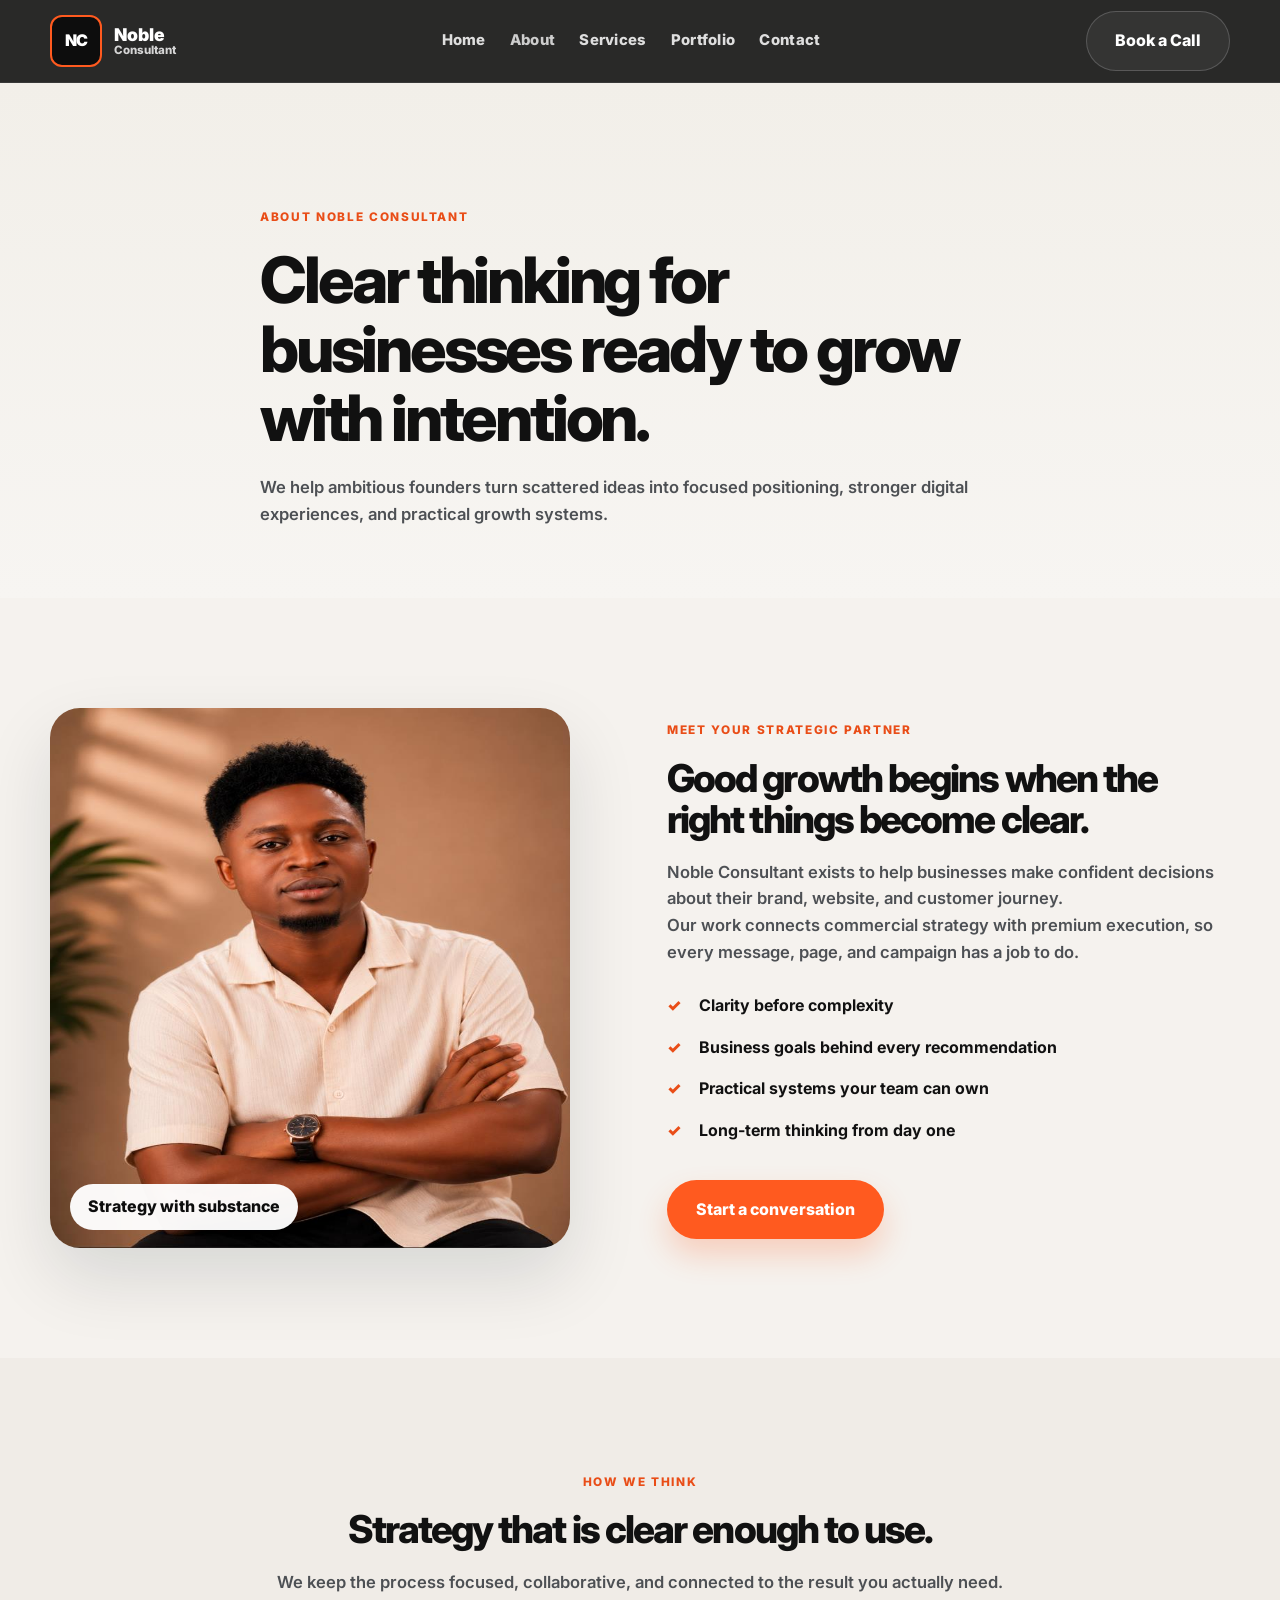
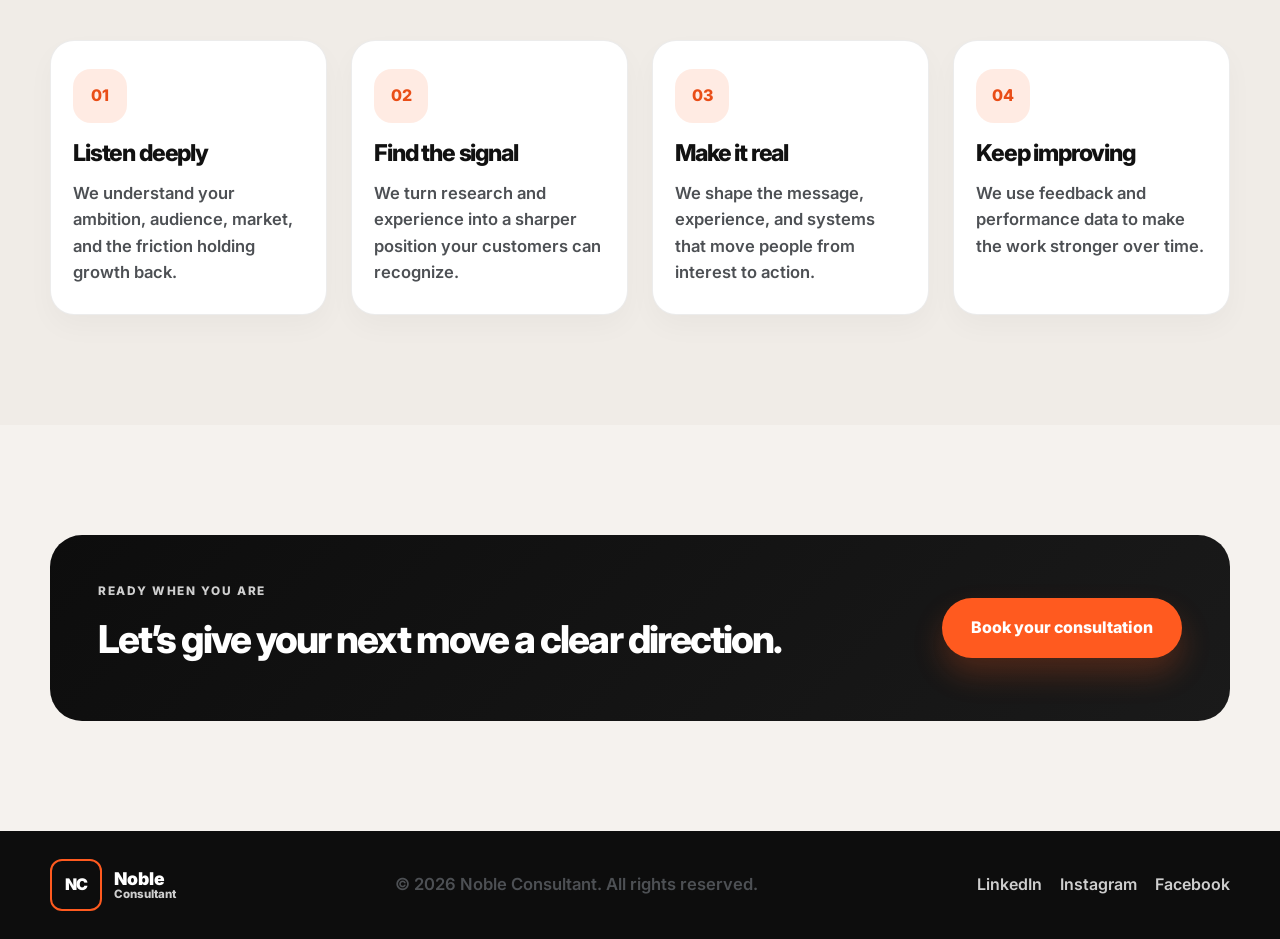
==== commit 243f599a: "Add files via upload" ====
--- a/about.html
+++ b/about.html
@@ -1,426 +1,98 @@
-<!DOCTYPE html>
-<html lang="en">
-  <head>
-    <meta charset="UTF-8" />
-    <meta name="viewport" content="width=device-width, initial-scale=1.0" />
-    <title>Noble Consultant | Luxury Business Growth</title>
-    <meta
-      name="description"
-      content="Noble Consultant helps businesses grow through strategy, premium web design, and digital transformation."
-    />
-    <link rel="preconnect" href="https://fonts.googleapis.com" />
-    <link rel="preconnect" href="https://fonts.gstatic.com" crossorigin />
-    <link
-      href="https://fonts.googleapis.com/css2?family=Inter:wght@400;500;600;700;800;900&display=swap"
-      rel="stylesheet"
-    />
-    <link rel="stylesheet" href="styles.css" />
-  </head>
-  <body>
-    <header class="site-header">
-      <div class="container nav">
-        <a href="index.html" class="brand" aria-label="Noble Consultant home">
-          <span class="brand-mark">NC</span>
-          <span class="brand-text">
-            <strong>Noble</strong>
-            <small>Consultant</small>
-          </span>
-        </a>
-
-        <nav class="main-nav" id="mainNav">
-          <a href="index.html" class="active">Home</a>
-          <a href="about.html">About</a>
-          <a href="services.html">Services</a>
-          <a href="portfolio.html">Portfolio</a>
-          <a href="contact.html">Contact</a>
-        </nav>
-
-        <div class="nav-actions">
-          <a href="contact.html" class="btn btn-light">Book a Call</a>
-          <button class="nav-toggle" id="navToggle" aria-label="Toggle menu">
-            <span></span>
-            <span></span>
-            <span></span>
-          </button>
-        </div>
-      </div>
-    </header>
-
-    <main>
-      <section class="hero">
-        <div class="container hero-grid">
-          <div class="hero-copy">
-            <span class="eyebrow">Growth strategy for ambitious businesses</span>
-            <h1>Luxury strategy that turns vision into measurable growth.</h1>
-            <p>
-              We help startups, founders, and modern businesses sharpen their positioning,
-              elevate their digital presence, and convert attention into loyal customers.
-            </p>
-
-            <div class="hero-actions">
-              <a href="contact.html" class="btn btn-primary">Book a Free Consultation</a>
-              <a href="services.html" class="btn btn-secondary">Explore Services</a>
-            </div>
-
-            <div class="mini-stats">
-              <div>
-                <strong>200+</strong>
-                <span>Projects Delivered</span>
-              </div>
-              <div>
-                <strong>12+</strong>
-                <span>Years Experience</span>
-              </div>
-              <div>
-                <strong>96%</strong>
-                <span>Client Satisfaction</span>
-              </div>
-            </div>
-          </div>
-
-          <div class="hero-visual">
-            <div class="orb"></div>
-            <div class="dashboard-card">
-              <div class="dashboard-top">
-                <span></span>
-                <span></span>
-                <span></span>
-              </div>
-
-              <div class="chart">
-                <span class="bar b1"></span>
-                <span class="bar b2"></span>
-                <span class="bar b3"></span>
-                <span class="bar b4"></span>
-                <span class="bar b5"></span>
-              </div>
-
-              <div class="kpis">
-                <div>
-                  <small>Revenue</small>
-                  <strong>$1.2M</strong>
-                </div>
-                <div>
-                  <small>Leads</small>
-                  <strong>8.4K</strong>
-                </div>
-              </div>
-            </div>
-
-            <div class="floating-note note-one">
-              <span>Growth Strategy</span>
-              <strong>+42% Leads</strong>
-            </div>
-
-            <div class="floating-note note-two">
-              <span>Brand Presence</span>
-              <strong>3x Engagement</strong>
-            </div>
-          </div>
-        </div>
-      </section>
-
-      <section class="brands">
-        <div class="container brand-strip">
-          <span>Trusted by leading brands</span>
-          <div class="brand-logos">
-            <span>NovaLabs</span>
-            <span>BrightCore</span>
-            <span>NorthPeak</span>
-            <span>Goldline</span>
-            <span>VentureOne</span>
-          </div>
-        </div>
-      </section>
-
-      <section class="section about-section" id="about">
-        <div class="container split">
-          <div class="image-panel">
-            <div class="image-box"></div>
-            <div class="badge">Since 2012</div>
-          </div>
-
-          <div class="text-panel">
-            <span class="eyebrow dark">Who we are</span>
-            <h2>We bring clarity, positioning, and premium execution.</h2>
-            <p>
-              At Noble Consultant, we help businesses refine their message, strengthen their digital presence,
-              and create systems that turn attention into consistent growth.
-            </p>
-
-            <ul class="check-list">
-              <li>Business strategy and planning</li>
-              <li>Modern website design and UX</li>
-              <li>Sales and lead generation systems</li>
-              <li>Digital marketing optimization</li>
-            </ul>
-
-            <a href="contact.html" class="btn btn-primary">Talk to an Expert</a>
-          </div>
-        </div>
-      </section>
-
-      <section class="section services-section" id="services">
-        <div class="container">
-          <div class="section-heading">
-            <span class="eyebrow dark">Our services</span>
-            <h2>Premium solutions designed for sustainable growth.</h2>
-          </div>
-
-          <div class="card-grid">
-            <article class="service-card">
-              <div class="service-icon">01</div>
-              <h3>Brand Strategy</h3>
-              <p>Positioning, messaging, and market clarity that make your business memorable.</p>
-            </article>
-
-            <article class="service-card">
-              <div class="service-icon">02</div>
-              <h3>Website Design</h3>
-              <p>Luxury digital experiences designed to build trust and convert visitors into clients.</p>
-            </article>
-
-            <article class="service-card">
-              <div class="service-icon">03</div>
-              <h3>Marketing Systems</h3>
-              <p>Campaigns, funnels, and customer journeys built to generate stronger demand.</p>
-            </article>
-
-            <article class="service-card">
-              <div class="service-icon">04</div>
-              <h3>Business Consulting</h3>
-              <p>Strategic planning support for operations, expansion, and long-term growth.</p>
-            </article>
-
-            <article class="service-card">
-              <div class="service-icon">05</div>
-              <h3>Content Strategy</h3>
-              <p>Clear messaging systems that turn your expertise into compelling brand value.</p>
-            </article>
-
-            <article class="service-card">
-              <div class="service-icon">06</div>
-              <h3>Optimization</h3>
-              <p>Reporting, testing, and refinement to improve performance over time.</p>
-            </article>
-          </div>
-        </div>
-      </section>
-
-      <section class="section process-section" id="process">
-        <div class="container">
-          <div class="section-heading">
-            <span class="eyebrow dark">How we work</span>
-            <h2>A refined process built for clarity, speed, and execution.</h2>
-          </div>
-
-          <div class="process-grid">
-            <div class="process-card">
-              <div class="step-number">01</div>
-              <h3>Discover</h3>
-              <p>We learn your goals, audience, and key business opportunities.</p>
-            </div>
-
-            <div class="process-card">
-              <div class="step-number">02</div>
-              <h3>Design</h3>
-              <p>We build the strategy, message, and creative direction around what matters most.</p>
-            </div>
-
-            <div class="process-card">
-              <div class="step-number">03</div>
-              <h3>Build</h3>
-              <p>We create the digital experience and systems that support maximum performance.</p>
-            </div>
-
-            <div class="process-card">
-              <div class="step-number">04</div>
-              <h3>Optimize</h3>
-              <p>We refine and improve results through testing, reporting, and iteration.</p>
-            </div>
-          </div>
-        </div>
-      </section>
-
-      <section class="stats-section">
-        <div class="container stats-grid">
-          <div class="stat-box">
-            <strong>8k+</strong>
-            <span>Qualified Leads</span>
-          </div>
-          <div class="stat-box">
-            <strong>185%</strong>
-            <span>Avg. ROI Growth</span>
-          </div>
-          <div class="stat-box">
-            <strong>4.9/5</strong>
-            <span>Client Rating</span>
-          </div>
-          <div class="stat-box">
-            <strong>24/7</strong>
-            <span>Support & Reporting</span>
-          </div>
-        </div>
-      </section>
-
-      <section class="section pricing-section" id="pricing">
-        <div class="container">
-          <div class="section-heading center">
-            <span class="eyebrow dark">Packages</span>
-            <h2>Flexible engagement options for different business stages.</h2>
-          </div>
-
-          <div class="pricing-grid">
-            <div class="pricing-card">
-              <div class="plan-head">
-                <span>Starter</span>
-                <h3>$799</h3>
-              </div>
-              <ul>
-                <li>Brand audit</li>
-                <li>Landing page design</li>
-                <li>Basic strategy session</li>
-                <li>SEO structure</li>
-              </ul>
-              <a href="contact.html" class="btn btn-secondary">Get Started</a>
-            </div>
-
-            <div class="pricing-card featured">
-              <div class="plan-head">
-                <span>Most Popular</span>
-                <h3>$1,499</h3>
-              </div>
-              <ul>
-                <li>Everything in Starter</li>
-                <li>Full website strategy</li>
-                <li>Conversion optimization</li>
-                <li>Lead funnel setup</li>
-              </ul>
-              <a href="contact.html" class="btn btn-primary">Book a Call</a>
-            </div>
-
-            <div class="pricing-card">
-              <div class="plan-head">
-                <span>Premium</span>
-                <h3>$2,999</h3>
-              </div>
-              <ul>
-                <li>Everything in Growth</li>
-                <li>Custom design system</li>
-                <li>Advanced UX review</li>
-                <li>Ongoing optimization</li>
-              </ul>
-              <a href="contact.html" class="btn btn-secondary">Let's Discuss</a>
-            </div>
-          </div>
-        </div>
-      </section>
-
-      <section class="section testimonials-section">
-        <div class="container">
-          <div class="section-heading">
-            <span class="eyebrow dark">Client Reviews</span>
-            <h2>What our clients say about working with us.</h2>
-          </div>
-
-          <div class="testimonial-grid">
-            <blockquote class="testimonial">
-              "Noble Consultant helped us define our positioning and redesign our digital experience. The impact was immediate and the process was clear from day one."
-              <footer>
-                <strong>Sarah M.</strong>
-                <span>Founder, NorthPeak Studio</span>
-              </footer>
-            </blockquote>
-
-            <blockquote class="testimonial">
-              "Their team delivered a premium customer experience and a stronger lead generation system. We saw better conversion quality immediately."
-              <footer>
-                <strong>Daniel K.</strong>
-                <span>Director, Goldline Partners</span>
-              </footer>
-            </blockquote>
-
-            <blockquote class="testimonial">
-              "We finally had a clear strategy and a professional digital presence that matched our business. The quality of work was exceptional."
-              <footer>
-                <strong>Amara T.</strong>
-                <span>CEO, BrightCore</span>
-              </footer>
-            </blockquote>
-          </div>
-        </div>
-      </section>
-
-      <section class="section faq-section">
-        <div class="container faq-wrap">
-          <div class="section-heading left">
-            <span class="eyebrow dark">FAQ</span>
-            <h2>Frequently asked questions.</h2>
-          </div>
-
-          <div class="faq-list">
-            <div class="faq-item active">
-              <button class="faq-question">What kinds of businesses do you work with?</button>
-              <div class="faq-answer">
-                We work with startups, founders, agencies, and service businesses that want clearer positioning, stronger systems, and smarter growth.
-              </div>
-            </div>
-
-            <div class="faq-item">
-              <button class="faq-question">Do you also design websites?</button>
-              <div class="faq-answer">
-                Yes. We design premium, conversion-focused websites that align with your business goals and customer journey.
-              </div>
-            </div>
-
-            <div class="faq-item">
-              <button class="faq-question">How long does the process take?</button>
-              <div class="faq-answer">
-                Most projects take 3 to 8 weeks depending on your goals, complexity, and how quickly we align.
-              </div>
-            </div>
-
-            <div class="faq-item">
-              <button class="faq-question">Can you support growth after launch?</button>
-              <div class="faq-answer">
-                Absolutely. We help businesses optimize performance and improve ongoing growth systems long after launch.
-              </div>
-            </div>
-          </div>
-        </div>
-      </section>
-
-      <section class="cta-section">
-        <div class="container cta-box">
-          <div>
-            <span class="eyebrow light">Let's grow together</span>
-            <h2>Need a sharper digital presence and more qualified leads?</h2>
-          </div>
-          <a href="contact.html" class="btn btn-primary">Book Your Free Consultation</a>
-        </div>
-      </section>
-    </main>
-
-    <footer class="site-footer">
-      <div class="container footer-row">
-        <div class="brand white">
-          <span class="brand-mark">NC</span>
-          <span class="brand-text">
-            <strong>Noble</strong>
-            <small>Consultant</small>
-          </span>
-        </div>
-
-        <p>© 2026 Noble Consultant. All rights reserved.</p>
-
-        <div class="socials">
-          <a href="#">LinkedIn</a>
-          <a href="#">Instagram</a>
-          <a href="#">Facebook</a>
-        </div>
-      </div>
-    </footer>
-
-    <script src="script.js"></script>
-  </body>
-</html>
+<!doctype html>
+<html lang="en">
+<head>
+  <meta charset="utf-8">
+  <meta name="viewport" content="width=device-width, initial-scale=1">
+  <title>About | Noble Consultant</title>
+  <meta name="description" content="Meet the strategist behind Noble Consultant and learn how we turn clarity into sustainable business growth.">
+  <link rel="preconnect" href="https://fonts.googleapis.com">
+  <link rel="preconnect" href="https://fonts.gstatic.com" crossorigin>
+  <link href="https://fonts.googleapis.com/css2?family=Inter:wght@400;500;600;700;800;900&display=swap" rel="stylesheet">
+  <link rel="stylesheet" href="styles.css">
+</head>
+<body>
+  <header class="site-header">
+    <div class="container nav">
+      <a href="index.html" class="brand" aria-label="Noble Consultant home">
+        <span class="brand-mark">NC</span>
+        <span class="brand-text"><strong>Noble</strong><small>Consultant</small></span>
+      </a>
+      <nav class="main-nav" id="mainNav" aria-label="Main navigation">
+        <a href="index.html">Home</a>
+        <a href="about.html" class="active">About</a>
+        <a href="services.html">Services</a>
+        <a href="portfolio.html">Portfolio</a>
+        <a href="contact.html">Contact</a>
+      </nav>
+      <div class="nav-actions">
+        <a href="contact.html#contact-form" class="btn btn-light">Book a Call</a>
+        <button class="nav-toggle" id="navToggle" aria-label="Toggle menu" aria-expanded="false"><span></span><span></span><span></span></button>
+      </div>
+    </div>
+  </header>
+
+  <main>
+    <section class="page-hero">
+      <div class="container narrow">
+        <span class="eyebrow dark">About Noble Consultant</span>
+        <h1>Clear thinking for businesses ready to grow with intention.</h1>
+        <p>We help ambitious founders turn scattered ideas into focused positioning, stronger digital experiences, and practical growth systems.</p>
+      </div>
+    </section>
+
+    <section class="section">
+      <div class="container split">
+        <div class="image-panel">
+          <img class="page-image about-portrait" src="about-photo.jpg" alt="Founder of Noble Consultant">
+          <div class="badge">Strategy with substance</div>
+        </div>
+        <div class="text-panel">
+          <span class="eyebrow dark">Meet your strategic partner</span>
+          <h2>Good growth begins when the right things become clear.</h2>
+          <p>Noble Consultant exists to help businesses make confident decisions about their brand, website, and customer journey.</p>
+          <p>Our work connects commercial strategy with premium execution, so every message, page, and campaign has a job to do.</p>
+          <ul class="check-list">
+            <li>Clarity before complexity</li>
+            <li>Business goals behind every recommendation</li>
+            <li>Practical systems your team can own</li>
+            <li>Long-term thinking from day one</li>
+          </ul>
+          <a href="contact.html#contact-form" class="btn btn-primary">Start a conversation</a>
+        </div>
+      </div>
+    </section>
+
+    <section class="section soft-bg">
+      <div class="container">
+        <div class="section-heading center">
+          <span class="eyebrow dark">How we think</span>
+          <h2>Strategy that is clear enough to use.</h2>
+          <p>We keep the process focused, collaborative, and connected to the result you actually need.</p>
+        </div>
+        <div class="process-grid">
+          <article class="process-card"><div class="step-number">01</div><h3>Listen deeply</h3><p>We understand your ambition, audience, market, and the friction holding growth back.</p></article>
+          <article class="process-card"><div class="step-number">02</div><h3>Find the signal</h3><p>We turn research and experience into a sharper position your customers can recognize.</p></article>
+          <article class="process-card"><div class="step-number">03</div><h3>Make it real</h3><p>We shape the message, experience, and systems that move people from interest to action.</p></article>
+          <article class="process-card"><div class="step-number">04</div><h3>Keep improving</h3><p>We use feedback and performance data to make the work stronger over time.</p></article>
+        </div>
+      </div>
+    </section>
+
+    <section class="section">
+      <div class="container cta-box">
+        <div><span class="eyebrow light">Ready when you are</span><h2>Let’s give your next move a clear direction.</h2></div>
+        <a href="contact.html#contact-form" class="btn btn-primary">Book your consultation</a>
+      </div>
+    </section>
+  </main>
+
+  <footer class="site-footer">
+    <div class="container footer-row">
+      <div class="brand white"><span class="brand-mark">NC</span><span class="brand-text"><strong>Noble</strong><small>Consultant</small></span></div>
+      <p>© 2026 Noble Consultant. All rights reserved.</p>
+      <div class="socials"><a href="#">LinkedIn</a><a href="#">Instagram</a><a href="#">Facebook</a></div>
+    </div>
+  </footer>
+  <script src="script.js"></script>
+</body>
+</html>
--- a/styles.css
+++ b/styles.css
@@ -1,98 +1,1058 @@
-<!DOCTYPE html>
-<html lang="en">
-  <head>
-    <meta charset="UTF-8" />
-    <meta name="viewport" content="width=device-width, initial-scale=1.0" />
-    <title>Contact | Noble Consultant</title>
-    <meta
-      name="description"
-      content="Contact Noble Consultant for consulting, design, and digital growth support."
-    />
-    <link rel="preconnect" href="https://fonts.googleapis.com" />
-    <link rel="preconnect" href="https://fonts.gstatic.com" crossorigin />
-    <link
-      href="https://fonts.googleapis.com/css2?family=Inter:wght@400;500;600;700;800;900&display=swap"
-      rel="stylesheet"
-    />
-    <link rel="stylesheet" href="styles.css" />
-  </head>
-  <body>
-    <header class="site-header">
-      <div class="container nav">
-        <a href="index.html" class="brand" aria-label="Noble Consultant home">
-          <span class="brand-mark">NC</span>
-          <span class="brand-text">
-            <strong>Noble</strong>
-            <small>Consultant</small>
-          </span>
-        </a>
-
-        <nav class="main-nav" id="mainNav">
-          <a href="index.html">Home</a>
-          <a href="about.html">About</a>
-          <a href="services.html">Services</a>
-          <a href="portfolio.html">Portfolio</a>
-          <a href="contact.html" class="active">Contact</a>
-        </nav>
-
-        <div class="nav-actions">
-          <a href="contact.html" class="btn btn-light">Book a Call</a>
-          <button class="nav-toggle" id="navToggle" aria-label="Toggle menu">
-            <span></span>
-            <span></span>
-            <span></span>
-          </button>
-        </div>
-      </div>
-    </header>
-
-    <main>
-      <section class="page-hero">
-        <div class="container narrow">
-          <span class="eyebrow dark">Get in Touch</span>
-          <h1>Let's talk about your next growth move.</h1>
-        </div>
-      </section>
-
-      <section class="section">
-        <div class="container contact-info-section">
-          <div class="contact-copy">
-            <span class="eyebrow dark">Contact Information</span>
-            <h2>We're here to help your business grow.</h2>
-            <p>
-              Whether you need a website, strategy, or marketing support, we're ready to help you move forward with clarity and confidence.
-            </p>
-
-            <div class="contact-info">
-              <p><strong>Email:</strong> hello@nobleconsultant.com</p>
-              <p><strong>Phone:</strong> +1 (555) 204-4687</p>
-              <p><strong>Location:</strong> Global / Remote</p>
-            </div>
-          </div>
-        </div>
-      </section>
-    </main>
-
-    <footer class="site-footer">
-      <div class="container footer-row">
-        <div class="brand white">
-          <span class="brand-mark">NC</span>
-          <span class="brand-text">
-            <strong>Noble</strong>
-            <small>Consultant</small>
-          </span>
-        </div>
-
-        <p>© 2026 Noble Consultant. All rights reserved.</p>
-
-        <div class="socials">
-          <a href="#">LinkedIn</a>
-          <a href="#">Instagram</a>
-          <a href="#">Facebook</a>
-        </div>
-      </div>
-    </footer>
-
-    <script src="script.js"></script>
-  </body>
-</html>
+:root {
+  --bg: #f5f2ee;
+  --bg-soft: #f0ece7;
+  --card: #ffffff;
+  --primary: #0d0d0d;
+  --primary-2: #171717;
+  --accent: #ff5a1f;
+  --accent-deep: #e94d17;
+  --text: #111111;
+  --text-soft: #4d5054;
+  --line: rgba(13, 13, 13, 0.08);
+  --shadow: 0 30px 70px rgba(11, 22, 33, 0.12);
+  --radius: 30px;
+}
+
+* {
+  box-sizing: border-box;
+  margin: 0;
+  padding: 0;
+}
+
+html {
+  scroll-behavior: smooth;
+}
+
+body {
+  font-family: "Inter", sans-serif;
+  background: var(--bg);
+  color: var(--text);
+  line-height: 1.6;
+  font-weight: 600;
+}
+
+img {
+  max-width: 100%;
+  display: block;
+}
+
+a {
+  text-decoration: none;
+  color: inherit;
+}
+
+button,
+input,
+textarea {
+  font: inherit;
+}
+
+.container {
+  width: min(1180px, calc(100% - 32px));
+  margin: 0 auto;
+}
+
+.section {
+  padding: 110px 0;
+}
+
+.soft-bg {
+  background: var(--bg-soft);
+}
+
+.page-hero {
+  background: linear-gradient(180deg, #f2efe9 0%, #f7f5f2 100%);
+  padding: 120px 0 70px;
+}
+
+.narrow {
+  max-width: 760px;
+}
+
+.eyebrow {
+  display: inline-block;
+  font-size: 0.74rem;
+  letter-spacing: 0.14em;
+  text-transform: uppercase;
+  font-weight: 800;
+  color: var(--accent-deep);
+  margin-bottom: 18px;
+}
+
+.eyebrow.dark {
+  color: var(--accent-deep);
+}
+
+.eyebrow.light {
+  color: rgba(255, 255, 255, 0.8);
+}
+
+h1,
+h2,
+h3,
+h4,
+h5,
+h6 {
+  letter-spacing: -0.05em;
+  line-height: 1.08;
+  font-weight: 800;
+}
+
+h1 {
+  font-size: clamp(2.8rem, 5vw, 5rem);
+  margin-bottom: 22px;
+}
+
+h2 {
+  font-size: clamp(2.2rem, 3vw, 3.2rem);
+  margin-bottom: 18px;
+}
+
+h3 {
+  font-size: 1.45rem;
+  margin-bottom: 14px;
+}
+
+p,
+li,
+span,
+a {
+  font-weight: 600;
+}
+
+p {
+  color: var(--text-soft);
+  font-size: 1.04rem;
+}
+
+.btn {
+  display: inline-flex;
+  align-items: center;
+  justify-content: center;
+  padding: 16px 28px;
+  border: 1px solid transparent;
+  border-radius: 999px;
+  font-weight: 800;
+  transition: 0.2s ease;
+  cursor: pointer;
+}
+
+.btn:hover {
+  transform: translateY(-2px);
+}
+
+.btn-primary {
+  background: var(--accent);
+  color: white;
+  box-shadow: 0 16px 30px rgba(255, 90, 31, 0.23);
+}
+
+.btn-primary:hover {
+  background: var(--accent-deep);
+}
+
+.btn-secondary {
+  background: transparent;
+  border-color: var(--line);
+  color: var(--text);
+}
+
+.btn-light {
+  background: rgba(255, 255, 255, 0.05);
+  border-color: rgba(255, 255, 255, 0.18);
+  color: white;
+}
+
+.site-header {
+  position: sticky;
+  top: 0;
+  z-index: 1000;
+  background: rgba(13, 13, 13, 0.88);
+  backdrop-filter: blur(16px);
+  border-bottom: 1px solid rgba(255,255,255,0.08);
+}
+
+.nav {
+  min-height: 82px;
+  display: flex;
+  align-items: center;
+  justify-content: space-between;
+  gap: 20px;
+}
+
+.brand {
+  display: inline-flex;
+  align-items: center;
+  gap: 12px;
+}
+
+.brand-mark {
+  width: 52px;
+  height: 52px;
+  display: inline-flex;
+  align-items: center;
+  justify-content: center;
+  border-radius: 12px;
+  border: 2px solid var(--accent);
+  background: #0d0d0d;
+  color: #ffffff;
+  font-weight: 900;
+  letter-spacing: -0.08em;
+}
+
+.brand-text {
+  display: flex;
+  flex-direction: column;
+  line-height: 1.1;
+  color: white;
+}
+
+.brand-text strong {
+  font-size: 1.1rem;
+  font-weight: 900;
+}
+
+.brand-text small {
+  font-size: 0.72rem;
+  opacity: 0.8;
+  font-weight: 800;
+}
+
+.main-nav {
+  display: flex;
+  align-items: center;
+  gap: 24px;
+}
+
+.main-nav a {
+  color: rgba(255, 255, 255, 0.85);
+  font-size: 0.93rem;
+  font-weight: 800;
+  letter-spacing: 0.02em;
+  transition: opacity 0.2s ease;
+}
+
+.main-nav a:hover,
+.main-nav a.active {
+  opacity: 0.9;
+}
+
+.nav-actions {
+  display: flex;
+  align-items: center;
+  gap: 14px;
+}
+
+.nav-toggle {
+  display: none;
+  width: 42px;
+  height: 42px;
+  background: transparent;
+  border: none;
+  cursor: pointer;
+}
+
+.nav-toggle span {
+  display: block;
+  width: 22px;
+  height: 2px;
+  background: white;
+  border-radius: 2px;
+  margin: 7px auto;
+}
+
+.hero {
+  background:
+    radial-gradient(circle at top right, rgba(255, 90, 31, 0.18), transparent 30%),
+    linear-gradient(135deg, #090909 0%, #121212 35%, #1b1b1b 100%);
+  color: white;
+  padding: 100px 0 90px;
+  overflow: hidden;
+}
+
+.hero-grid {
+  display: grid;
+  grid-template-columns: 1.1fr 0.9fr;
+  gap: 56px;
+  align-items: center;
+}
+
+.hero-copy p {
+  max-width: 640px;
+  margin-bottom: 28px;
+  color: rgba(255,255,255,0.74);
+  font-size: 1.08rem;
+}
+
+.hero-actions {
+  display: flex;
+  flex-wrap: wrap;
+  gap: 16px;
+  margin-bottom: 34px;
+}
+
+.mini-stats {
+  display: flex;
+  flex-wrap: wrap;
+  gap: 30px;
+}
+
+.mini-stats div {
+  display: flex;
+  flex-direction: column;
+  gap: 6px;
+}
+
+.mini-stats strong {
+  font-size: clamp(1.8rem, 2vw, 2.3rem);
+  color: white;
+}
+
+.mini-stats span {
+  color: rgba(255,255,255,0.72);
+  font-size: 0.8rem;
+}
+
+.hero-visual {
+  position: relative;
+  min-height: 550px;
+  display: grid;
+  place-items: center;
+}
+
+.orb {
+  position: absolute;
+  width: 420px;
+  height: 420px;
+  border-radius: 50%;
+  background: radial-gradient(circle, rgba(255, 90, 31, 0.24), transparent 62%);
+  filter: blur(28px);
+}
+
+.dashboard-card {
+  position: relative;
+  width: min(500px, 100%);
+  background: rgba(255,255,255,0.06);
+  border: 1px solid rgba(255,255,255,0.12);
+  border-radius: 28px;
+  padding: 20px;
+  box-shadow: 0 30px 80px rgba(0,0,0,0.24);
+  backdrop-filter: blur(12px);
+  z-index: 2;
+}
+
+.dashboard-top {
+  display: flex;
+  gap: 8px;
+  margin-bottom: 26px;
+}
+
+.dashboard-top span {
+  width: 11px;
+  height: 11px;
+  display: block;
+  border-radius: 50%;
+  background: rgba(255,255,255,0.5);
+}
+
+.chart {
+  height: 220px;
+  display: flex;
+  align-items: flex-end;
+  gap: 16px;
+  padding: 0 14px 10px;
+}
+
+.bar {
+  display: block;
+  width: 100%;
+  border-radius: 16px 16px 0 0;
+  background: linear-gradient(180deg, #ff9a6d, #ff5a1f);
+}
+
+.b1 { height: 40%; }
+.b2 { height: 52%; }
+.b3 { height: 79%; }
+.b4 { height: 66%; }
+.b5 { height: 92%; }
+
+.kpis {
+  display: flex;
+  justify-content: space-between;
+  gap: 20px;
+  border-top: 1px solid rgba(255,255,255,0.08);
+  padding-top: 18px;
+}
+
+.kpis div {
+  display: flex;
+  flex-direction: column;
+  gap: 6px;
+}
+
+.kpis small {
+  color: rgba(255,255,255,0.72);
+}
+
+.kpis strong {
+  color: white;
+  font-size: 1.12rem;
+}
+
+.floating-note {
+  position: absolute;
+  z-index: 3;
+  background: rgba(255,255,255,0.96);
+  color: var(--primary);
+  border-radius: 18px;
+  padding: 18px 20px;
+  display: flex;
+  flex-direction: column;
+  gap: 8px;
+  box-shadow: 0 28px 60px rgba(0,0,0,0.18);
+}
+
+.note-one {
+  top: 26px;
+  right: 24px;
+}
+
+.note-two {
+  bottom: 10px;
+  left: 12px;
+}
+
+.floating-note span {
+  font-size: 0.7rem;
+  text-transform: uppercase;
+  letter-spacing: 0.12em;
+  color: var(--text-soft);
+}
+
+.floating-note strong {
+  font-size: 1.34rem;
+}
+
+.brands {
+  background: white;
+  border-bottom: 1px solid var(--line);
+}
+
+.brand-strip {
+  min-height: 92px;
+  display: flex;
+  align-items: center;
+  justify-content: space-between;
+  gap: 24px;
+}
+
+.brand-strip > span {
+  color: var(--text-soft);
+  text-transform: uppercase;
+  letter-spacing: 0.14em;
+  font-size: 0.76rem;
+}
+
+.brand-logos {
+  display: flex;
+  flex-wrap: wrap;
+  justify-content: center;
+  gap: 30px;
+  color: rgba(12,29,43,0.58);
+  font-weight: 700;
+}
+
+.split {
+  display: grid;
+  grid-template-columns: 1fr 1fr;
+  gap: 54px;
+  align-items: center;
+}
+
+.image-panel {
+  position: relative;
+}
+
+.image-box,
+.page-image {
+  width: min(520px, 100%);
+  height: 540px;
+  border-radius: 30px;
+  background:
+    linear-gradient(135deg, rgba(18, 33, 45, 0.55), rgba(18, 33, 45, 0.18)),
+    url('https://images.unsplash.com/photo-1552664730-d307ca884978?auto=format&fit=crop&w=1200&q=80') center/cover no-repeat;
+  box-shadow: var(--shadow);
+}
+
+.image-1 {
+  background:
+    linear-gradient(135deg, rgba(18, 33, 45, 0.55), rgba(18, 33, 45, 0.18)),
+    url('https://images.unsplash.com/photo-1522202176988-66273c2d5700?auto=format&fit=crop&w=1200&q=80') center/cover no-repeat;
+}
+
+.badge {
+  position: absolute;
+  left: 20px;
+  bottom: 18px;
+  background: rgba(255,255,255,0.96);
+  color: var(--primary);
+  border-radius: 999px;
+  font-weight: 800;
+  padding: 10px 18px;
+}
+
+.check-list {
+  list-style: none;
+  display: grid;
+  gap: 16px;
+  margin: 28px 0 36px;
+}
+
+.check-list li {
+  position: relative;
+  padding-left: 32px;
+  color: var(--text);
+  font-weight: 700;
+}
+
+.check-list li::before {
+  content: "✓";
+  position: absolute;
+  left: 0;
+  top: 0;
+  color: var(--accent-deep);
+  font-weight: 900;
+}
+
+.services-section {
+  background: var(--bg-soft);
+}
+
+.section-heading {
+  margin-bottom: 44px;
+  max-width: 760px;
+}
+
+.section-heading.center {
+  margin: 0 auto 44px;
+  text-align: center;
+}
+
+.section-heading.left {
+  margin-bottom: 0;
+}
+
+.card-grid {
+  display: grid;
+  grid-template-columns: repeat(3, minmax(0, 1fr));
+  gap: 24px;
+}
+
+.service-card {
+  background: white;
+  border: 1px solid var(--line);
+  border-radius: 24px;
+  padding: 28px 22px;
+  box-shadow: 0 12px 26px rgba(0,0,0,0.03);
+  transition: transform 0.2s ease, box-shadow 0.2s ease;
+}
+
+.service-card:hover {
+  transform: translateY(-6px);
+  box-shadow: 0 18px 36px rgba(0,0,0,0.08);
+}
+
+.service-icon {
+  width: 54px;
+  height: 54px;
+  display: inline-flex;
+  align-items: center;
+  justify-content: center;
+  border-radius: 16px;
+  background: rgba(255, 90, 31, 0.12);
+  color: var(--accent-deep);
+  font-weight: 800;
+  margin-bottom: 22px;
+}
+
+.process-grid {
+  display: grid;
+  grid-template-columns: repeat(4, minmax(0, 1fr));
+  gap: 24px;
+}
+
+.process-card {
+  background: white;
+  border: 1px solid var(--line);
+  border-radius: 24px;
+  padding: 28px 22px;
+  box-shadow: 0 12px 28px rgba(0,0,0,0.03);
+}
+
+.step-number {
+  width: 54px;
+  height: 54px;
+  display: inline-flex;
+  align-items: center;
+  justify-content: center;
+  border-radius: 18px;
+  background: rgba(255, 90, 31, 0.12);
+  color: var(--accent-deep);
+  font-weight: 800;
+  margin-bottom: 18px;
+}
+
+.stats-section {
+  background: linear-gradient(135deg, #0d0d0d, #1a1a1a);
+  color: white;
+}
+
+.stats-grid {
+  display: grid;
+  grid-template-columns: repeat(4, minmax(0, 1fr));
+  gap: 22px;
+}
+
+.stat-box {
+  padding: 28px 18px;
+  text-align: center;
+  border: 1px solid rgba(255,255,255,0.08);
+  border-radius: 18px;
+  background: rgba(255,255,255,0.02);
+}
+
+.stat-box strong {
+  display: block;
+  font-size: clamp(2rem, 3vw, 2.8rem);
+  margin-bottom: 6px;
+}
+
+.pricing-section {
+  background: white;
+}
+
+.pricing-grid {
+  display: grid;
+  grid-template-columns: repeat(3, minmax(0, 1fr));
+  gap: 24px;
+}
+
+.pricing-card {
+  background: var(--bg-soft);
+  border: 1px solid var(--line);
+  border-radius: 26px;
+  padding: 28px 22px;
+  box-shadow: 0 12px 26px rgba(0,0,0,0.03);
+}
+
+.pricing-card.featured {
+  background: linear-gradient(135deg, #0d0d0d, #171717);
+  color: white;
+  transform: translateY(-8px);
+}
+
+.pricing-card.featured ul li,
+.pricing-card.featured p,
+.pricing-card.featured .plan-head h3,
+.pricing-card.featured .plan-head span {
+  color: white;
+}
+
+.plan-head {
+  margin-bottom: 18px;
+}
+
+.plan-head span {
+  color: var(--text-soft);
+  font-size: 0.8rem;
+  letter-spacing: 0.14em;
+  text-transform: uppercase;
+}
+
+.plan-head h3 {
+  font-size: clamp(2rem, 2.5vw, 3rem);
+  color: var(--primary);
+  margin-top: 10px;
+}
+
+.pricing-card ul {
+  list-style: none;
+  display: grid;
+  gap: 10px;
+  margin: 24px 0;
+  color: var(--text);
+}
+
+.pricing-card li {
+  position: relative;
+  padding-left: 22px;
+}
+
+.pricing-card li::before {
+  content: "•";
+  position: absolute;
+  left: 0;
+  font-weight: 900;
+  color: var(--accent-deep);
+}
+
+.testimonial-grid {
+  display: grid;
+  grid-template-columns: repeat(3, minmax(0, 1fr));
+  gap: 22px;
+}
+
+.testimonial {
+  background: white;
+  border: 1px solid var(--line);
+  border-radius: 24px;
+  padding: 28px 22px;
+  box-shadow: 0 12px 28px rgba(0,0,0,0.03);
+  font-weight: 600;
+}
+
+.testimonial footer {
+  display: flex;
+  flex-direction: column;
+  gap: 4px;
+  margin-top: 20px;
+}
+
+.testimonial footer strong {
+  color: var(--primary);
+}
+
+.testimonial footer span {
+  color: var(--text-soft);
+  font-size: 0.85rem;
+}
+
+.faq-wrap {
+  display: grid;
+  grid-template-columns: 0.9fr 1.1fr;
+  gap: 30px;
+  align-items: start;
+}
+
+.faq-list {
+  display: grid;
+  gap: 14px;
+}
+
+.faq-item {
+  background: white;
+  border: 1px solid var(--line);
+  border-radius: 18px;
+  overflow: hidden;
+}
+
+.faq-question {
+  width: 100%;
+  border: none;
+  background: transparent;
+  padding: 20px 22px;
+  text-align: left;
+  color: var(--text);
+  font-weight: 800;
+  cursor: pointer;
+}
+
+.faq-answer {
+  display: none;
+  padding: 0 22px 20px;
+  color: var(--text-soft);
+}
+
+.faq-item.active .faq-answer {
+  display: block;
+}
+
+.cta-section {
+  padding-top: 0;
+}
+
+.cta-box {
+  background: linear-gradient(135deg, #0d0d0d, #1a1a1a);
+  border-radius: 32px;
+  color: white;
+  padding: 42px 48px;
+  display: flex;
+  align-items: center;
+  justify-content: space-between;
+  gap: 22px;
+}
+
+.contact-section {
+  padding: 110px 0;
+}
+
+.contact-wrap {
+  display: grid;
+  grid-template-columns: 0.9fr 1.1fr;
+  gap: 30px;
+  align-items: start;
+}
+
+.contact-copy {
+  padding-top: 12px;
+}
+
+.contact-info {
+  margin-top: 24px;
+  display: grid;
+  gap: 12px;
+}
+
+.contact-form {
+  background: white;
+  border: 1px solid var(--line);
+  border-radius: 26px;
+  padding: 28px 22px;
+  box-shadow: 0 12px 28px rgba(0,0,0,0.03);
+}
+
+.form-row {
+  margin-bottom: 18px;
+}
+
+.contact-form input,
+.contact-form textarea {
+  width: 100%;
+  border: 1px solid rgba(13,13,13,0.12);
+  border-radius: 14px;
+  background: #faf9f6;
+  padding: 16px 18px;
+  resize: vertical;
+  color: var(--text);
+}
+
+.contact-form textarea {
+  min-height: 150px;
+}
+
+.site-footer {
+  background: #0d0d0d;
+  color: rgba(255,255,255,0.8);
+  padding: 28px 0;
+}
+
+.footer-row {
+  display: flex;
+  align-items: center;
+  justify-content: space-between;
+  gap: 18px;
+}
+
+.socials {
+  display: flex;
+  align-items: center;
+  gap: 18px;
+}
+
+.socials a {
+  color: rgba(255,255,255,0.8);
+}
+
+.feature-grid {
+  display: grid;
+  grid-template-columns: repeat(2, minmax(0, 1fr));
+  gap: 24px;
+}
+
+.feature-card {
+  background: white;
+  border: 1px solid var(--line);
+  border-radius: 24px;
+  padding: 28px 22px;
+  box-shadow: 0 12px 26px rgba(0,0,0,0.03);
+}
+
+.service-list {
+  display: grid;
+  gap: 20px;
+}
+
+.service-item {
+  display: grid;
+  grid-template-columns: 80px 1fr;
+  gap: 18px;
+  align-items: start;
+  background: white;
+  border: 1px solid var(--line);
+  border-radius: 24px;
+  padding: 28px 22px;
+}
+
+.service-badge {
+  width: 54px;
+  height: 54px;
+  display: inline-flex;
+  align-items: center;
+  justify-content: center;
+  border-radius: 16px;
+  background: rgba(255, 90, 31, 0.12);
+  color: var(--accent-deep);
+  font-weight: 800;
+}
+
+.deliverables-grid {
+  display: grid;
+  grid-template-columns: repeat(2, minmax(0, 1fr));
+  gap: 24px;
+}
+
+.deliverable {
+  background: white;
+  border: 1px solid var(--line);
+  border-radius: 24px;
+  padding: 28px 22px;
+  box-shadow: 0 12px 26px rgba(0,0,0,0.03);
+}
+
+.portfolio-grid {
+  display: grid;
+  grid-template-columns: repeat(3, minmax(0, 1fr));
+  gap: 24px;
+}
+
+.portfolio-card {
+  overflow: hidden;
+  background: white;
+  border: 1px solid var(--line);
+  border-radius: 26px;
+  box-shadow: 0 14px 30px rgba(0,0,0,0.03);
+}
+
+.portfolio-image {
+  height: 260px;
+  background-size: cover;
+  background-position: center;
+}
+
+.image-one {
+  background-image: linear-gradient(135deg, rgba(12, 28, 43, 0.3), rgba(12, 28, 43, 0.2)), url('https://images.unsplash.com/photo-1522202176988-66273c2d5700?auto=format&fit=crop&w=1200&q=80');
+}
+
+.image-two {
+  background-image: linear-gradient(135deg, rgba(12, 28, 43, 0.3), rgba(12, 28, 43, 0.2)), url('https://images.unsplash.com/photo-1556740749-887f6717d8d6?auto=format&fit=crop&w=1200&q=80');
+}
+
+.image-three {
+  background-image: linear-gradient(135deg, rgba(12, 28, 43, 0.3), rgba(12, 28, 43, 0.2)), url('https://images.unsplash.com/photo-1516321318423-f06f85e304d3?auto=format&fit=crop&w=1200&q=80');
+}
+
+.portfolio-content {
+  padding: 22px 20px 24px;
+}
+
+.portfolio-content span {
+  display: inline-block;
+  color: var(--text-soft);
+  font-size: 0.76rem;
+  letter-spacing: 0.14em;
+  text-transform: uppercase;
+  margin-bottom: 10px;
+}
+
+.results-grid {
+  display: grid;
+  grid-template-columns: repeat(4, minmax(0, 1fr));
+  gap: 22px;
+}
+
+.result-box {
+  background: white;
+  border: 1px solid var(--line);
+  border-radius: 20px;
+  padding: 30px 20px;
+  text-align: center;
+}
+
+.result-box strong {
+  display: block;
+  font-size: clamp(2rem, 3vw, 2.8rem);
+  color: var(--primary);
+  margin-bottom: 6px;
+}
+
+.result-box span {
+  color: var(--text-soft);
+  font-size: 0.92rem;
+}
+
+@media (max-width: 980px) {
+  .hero-grid,
+  .split,
+  .faq-wrap,
+  .contact-wrap,
+  .feature-grid {
+    grid-template-columns: 1fr;
+  }
+
+  .card-grid,
+  .pricing-grid,
+  .process-grid,
+  .testimonial-grid,
+  .stats-grid,
+  .portfolio-grid,
+  .results-grid,
+  .deliverables-grid {
+    grid-template-columns: repeat(2, minmax(0, 1fr));
+  }
+
+  .brand-strip,
+  .cta-box,
+  .footer-row {
+    flex-direction: column;
+    align-items: flex-start;
+  }
+}
+
+@media (max-width: 760px) {
+  .main-nav {
+    position: absolute;
+    top: 82px;
+    left: 20px;
+    right: 20px;
+    display: none;
+    background: rgba(13,29,43,0.95);
+    border: 1px solid rgba(255,255,255,0.12);
+    border-radius: 18px;
+    padding: 20px;
+    flex-direction: column;
+    align-items: flex-start;
+    gap: 16px;
+  }
+
+  .main-nav.open {
+    display: flex;
+  }
+
+  .nav-toggle {
+    display: block;
+  }
+
+  .card-grid,
+  .pricing-grid,
+  .process-grid,
+  .testimonial-grid,
+  .stats-grid,
+  .portfolio-grid,
+  .results-grid,
+  .deliverables-grid,
+  .feature-grid {
+    grid-template-columns: 1fr;
+  }
+
+  .cta-box {
+    padding: 30px 24px;
+  }
+
+  .hero {
+    padding-top: 80px;
+  }
+
+  .service-item {
+    grid-template-columns: 1fr;
+  }
+}
